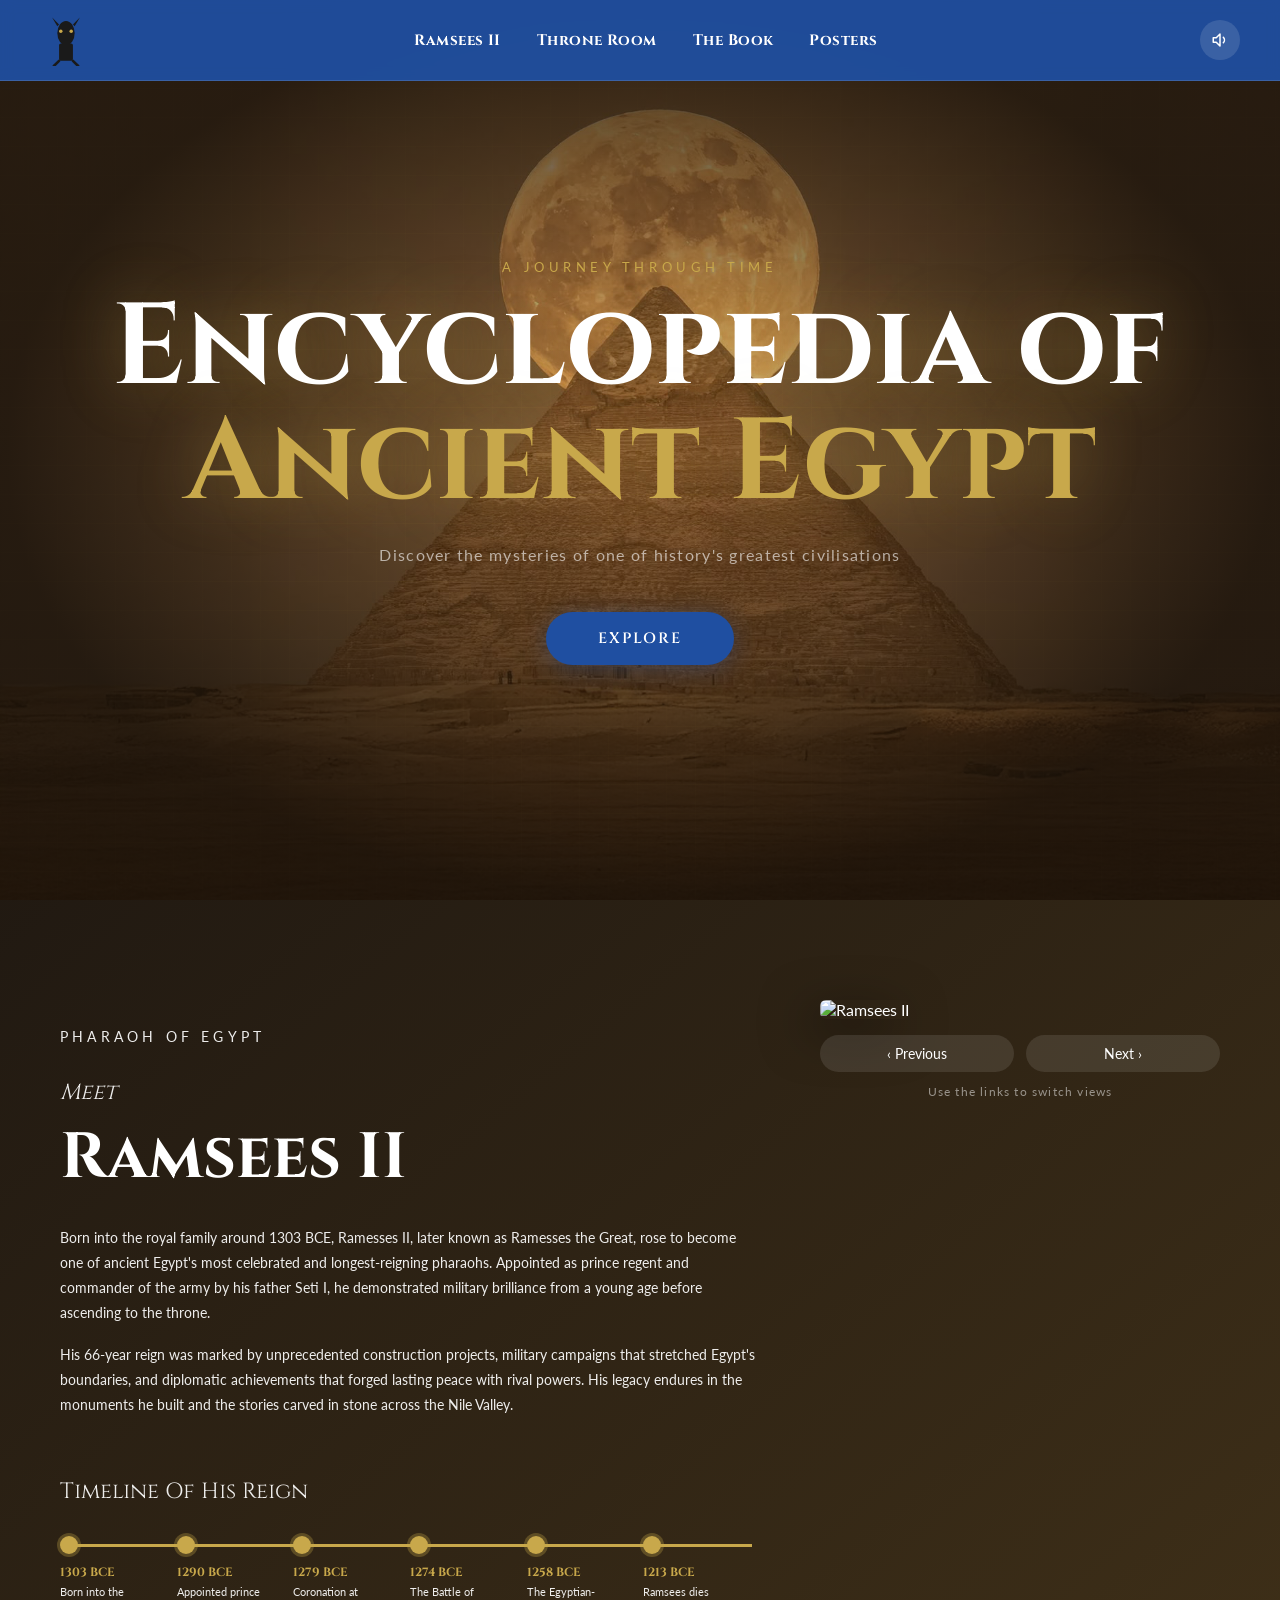
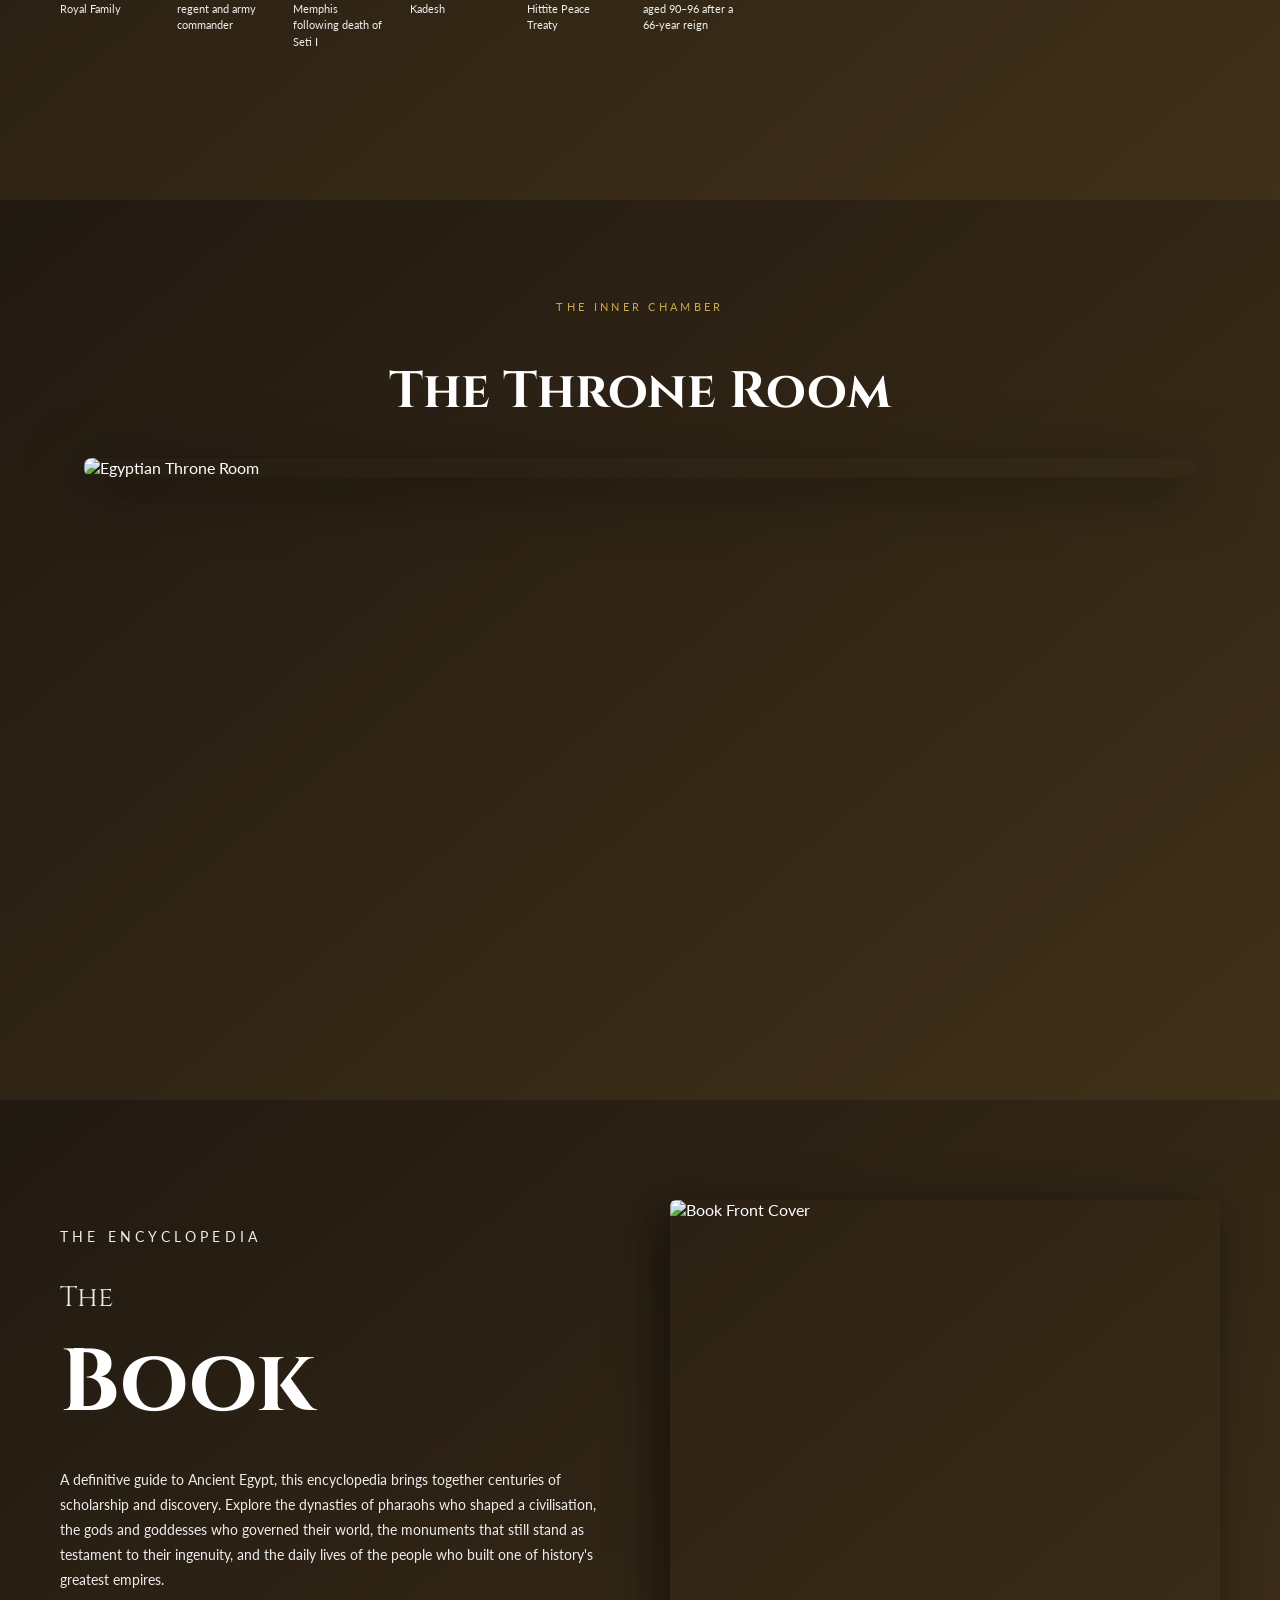
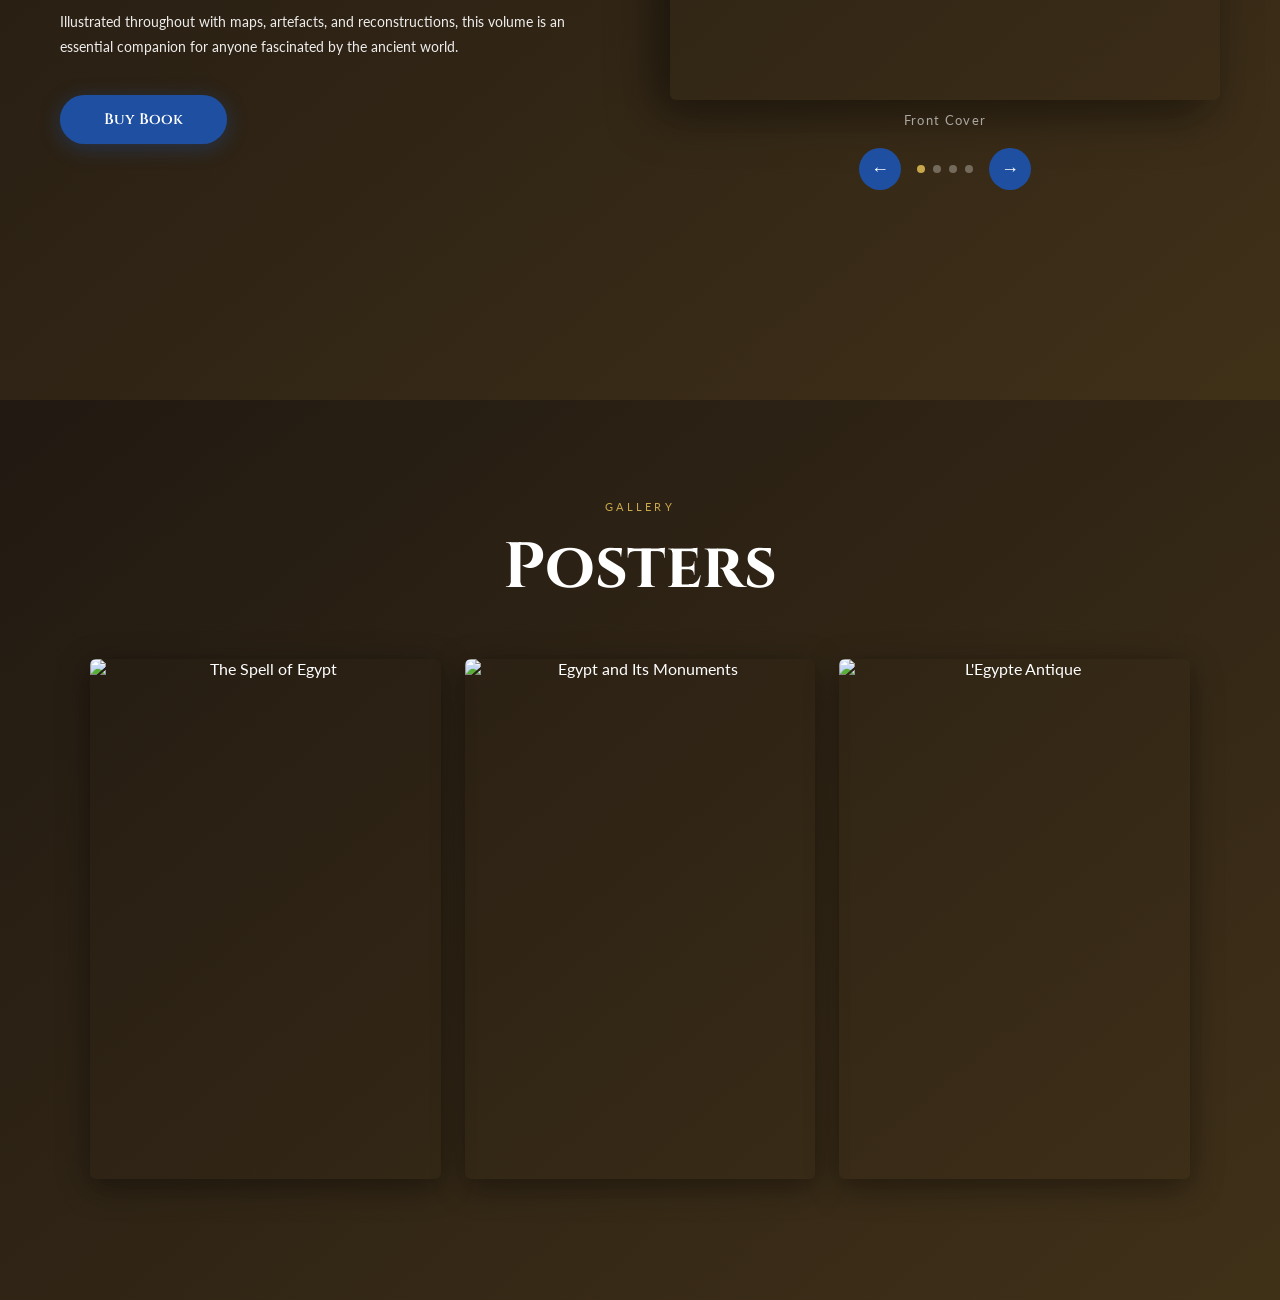
==== index.html @ 9fd30059 "Finished website" ====
<!doctype html>
<html lang="en">
  <head>
    <meta charset="UTF-8" />
    <meta name="viewport" content="width=device-width, initial-scale=1.0" />
    <title>Encyclopedia of Ancient Egypt</title>
    <link rel="stylesheet" href="main.css" />
  </head>
  <body>
    <!-- NAV -->
    <nav>
      <a href="#landing" class="logo" aria-label="Go to home page">
        <!-- Anubis icon SVG -->
        <svg viewBox="0 0 60 60" xmlns="http://www.w3.org/2000/svg" fill="none">
          <ellipse cx="30" cy="22" rx="10" ry="14" fill="#1a1a1a" />
          <polygon points="20,14 14,4 22,12" fill="#1a1a1a" />
          <polygon points="40,14 46,4 38,12" fill="#1a1a1a" />
          <rect x="22" y="34" width="16" height="20" rx="2" fill="#1a1a1a" />
          <line
            x1="22"
            y1="54"
            x2="16"
            y2="60"
            stroke="#1a1a1a"
            stroke-width="3"
            stroke-linecap="round"
          />
          <line
            x1="38"
            y1="54"
            x2="44"
            y2="60"
            stroke="#1a1a1a"
            stroke-width="3"
            stroke-linecap="round"
          />
          <circle cx="24" cy="20" r="2" fill="#c8a84b" />
          <circle cx="36" cy="20" r="2" fill="#c8a84b" />
        </svg>
      </a>
      <ul>
        <li><a href="#ramsees">Ramsees II</a></li>
        <li><a href="#throne">Throne Room</a></li>
        <li><a href="#book">The Book</a></li>
        <li><a href="#posters">Posters</a></li>
      </ul>
      <button class="audio-toggle" id="audioToggle" aria-pressed="false" aria-label="Toggle sound" title="Play sound">
        <svg viewBox="0 0 24 24" xmlns="http://www.w3.org/2000/svg" fill="none" stroke="currentColor" stroke-width="2" stroke-linecap="round" stroke-linejoin="round">
          <polygon points="3 9 7 9 12 4 12 20 7 15 3 15 3 9" />
          <path d="M16.5 8.5a5 5 0 0 1 0 7" />
        </svg>
      </button>
    </nav>

    <audio id="backgroundAudio" loop preload="auto" src="audio/smstudios93-5ancient-egypt-502872.mp3"></audio>

    <!-- FLOATING HIEROGLYPHS -->
    <div class="hiero-symbols" id="hieroContainer"></div>

    <!-- SITE-WIDE PYRAMIDS -->
    <div class="site-pyramids">
      <svg
        viewBox="0 0 1440 220"
        preserveAspectRatio="none"
        xmlns="http://www.w3.org/2000/svg"
      >
        <polygon points="0,220 280,40 560,220" fill="rgba(40,28,8,0.9)" />
        <polygon points="300,220 620,20 940,220" fill="rgba(30,20,5,0.95)" />
        <polygon points="700,220 960,60 1220,220" fill="rgba(35,24,7,0.88)" />
        <polygon
          points="1100,220 1320,80 1540,220"
          fill="rgba(40,28,8,0.85)"
        />
      </svg>
    </div>

    <!-- LANDING -->
    <section id="landing">
      <div class="hieroglyph-bg"></div>
      <div class="sand-gradient"></div>
      <div class="pyramids">
        <svg
          viewBox="0 0 1440 220"
          preserveAspectRatio="none"
          xmlns="http://www.w3.org/2000/svg"
        >
          <polygon points="0,220 280,40 560,220" fill="rgba(40,28,8,0.9)" />
          <polygon points="300,220 620,20 940,220" fill="rgba(30,20,5,0.95)" />
          <polygon points="700,220 960,60 1220,220" fill="rgba(35,24,7,0.88)" />
          <polygon
            points="1100,220 1320,80 1540,220"
            fill="rgba(40,28,8,0.85)"
          />
        </svg>
      </div>
      <div class="landing-content">
        <p class="eyebrow">A Journey Through Time</p>
        <h1>Encyclopedia of<span>Ancient Egypt</span></h1>
        <p>Discover the mysteries of one of history's greatest civilisations</p>
        <a href="#ramsees" class="explore-btn">Explore</a>
      </div>
    </section>

    <!-- RAMSEES II -->
    <section id="ramsees">
      <div class="ramsees-inner">
        <div class="ramsees-text">
          <p class="section-tag">Pharaoh of Egypt</p>
          <p class="meet">Meet</p>
          <h2>Ramsees II</h2>
          <p>
            Born into the royal family around 1303 BCE, Ramesses II, later
            known as Ramesses the Great, rose to become one of ancient Egypt's
            most celebrated and longest-reigning pharaohs. Appointed as prince
            regent and commander of the army by his father Seti I, he
            demonstrated military brilliance from a young age before ascending
            to the throne.
          </p>
          <p style="margin-top: 16px">
            His 66-year reign was marked by unprecedented construction projects,
            military campaigns that stretched Egypt's boundaries, and diplomatic
            achievements that forged lasting peace with rival powers. His legacy
            endures in the monuments he built and the stories carved in stone
            across the Nile Valley.
          </p>

          <div class="timeline">
            <h3>Timeline Of His Reign</h3>
            <div class="timeline-track">
              <div class="timeline-line"></div>
              <div class="tl-item">
                <div class="tl-dot"></div>
                <span class="tl-year">1303 BCE</span>
                <p class="tl-event">Born into the Royal Family</p>
              </div>
              <div class="tl-item">
                <div class="tl-dot"></div>
                <span class="tl-year">1290 BCE</span>
                <p class="tl-event">
                  Appointed prince regent and army commander
                </p>
              </div>
              <div class="tl-item">
                <div class="tl-dot"></div>
                <span class="tl-year">1279 BCE</span>
                <p class="tl-event">
                  Coronation at Memphis following death of Seti I
                </p>
              </div>
              <div class="tl-item">
                <div class="tl-dot"></div>
                <span class="tl-year">1274 BCE</span>
                <p class="tl-event">The Battle of Kadesh</p>
              </div>
              <div class="tl-item">
                <div class="tl-dot"></div>
                <span class="tl-year">1258 BCE</span>
                <p class="tl-event">The Egyptian-Hittite Peace Treaty</p>
              </div>
              <div class="tl-item">
                <div class="tl-dot"></div>
                <span class="tl-year">1213 BCE</span>
                <p class="tl-event">
                  Ramsees dies aged 90–96 after a 66-year reign
                </p>
              </div>
            </div>
          </div>
        </div>

        <div class="ramsees-img-wrap">
          <img id="ramseesImg" src="img/fRONT VIEW-01.png" alt="Ramsees II" />
          <div class="ramsees-img-nav">
            <a
              href="#ramsees"
              class="img-link prev"
              onclick="prevRamseesImg(event)"
              >‹ Previous</a
            >
            <a
              href="#ramsees"
              class="img-link next"
              onclick="nextRamseesImg(event)"
              >Next ›</a
            >
          </div>
          <p class="img-hint">Use the links to switch views</p>
        </div>
      </div>

      
      </div>
    </section>

    <!-- THRONE ROOM -->
    <section id="throne">
      <div class="throne-inner">
        <p class="section-tag">The Inner Chamber</p>
        <h2>The Throne Room</h2>
        <img
          class="throne-img"
          src="img/Throne room-01.png"
          alt="Egyptian Throne Room"
          onclick="openThroneModal()"
          style="cursor: pointer;"
        />
      </div>
    </section>

    <!-- THE BOOK -->
    <section id="book">
      <div class="book-inner">
        <div class="book-text">
          <p class="section-tag">The Encyclopedia</p>
          <p class="the">The</p>
          <h2>Book</h2>
          <p>
            A definitive guide to Ancient Egypt, this encyclopedia brings
            together centuries of scholarship and discovery. Explore the
            dynasties of pharaohs who shaped a civilisation, the gods and
            goddesses who governed their world, the monuments that still stand
            as testament to their ingenuity, and the daily lives of the people
            who built one of history's greatest empires.
          </p>
          <p style="margin-top: 16px">
            Illustrated throughout with maps, artefacts, and reconstructions,
            this volume is an essential companion for anyone fascinated by the
            ancient world.
          </p>
          <button class="buy-btn">Buy Book</button>
        </div>
        <div class="book-slideshow">
          <div class="slide active">
            <img src="img/book angle 1.png" alt="Book Front Cover" />
            <p class="slide-caption">Front Cover</p>
          </div>
          <div class="slide">
            <img src="img/book angle 2.jpg" alt="Book Spine" />
            <p class="slide-caption">Spine View</p>
          </div>
          <div class="slide">
            <img src="img/book angle 3.jpg" alt="Book Back Cover" />
            <p class="slide-caption">Back Cover</p>
          </div>
          <div class="slide">
            <img src="img/book angle 4.jpg" alt="Book Open" />
            <p class="slide-caption">Open View</p>
          </div>
          <div class="slide-controls">
            <button class="slide-btn" onclick="prevSlide()">&#8592;</button>
            <div class="slide-dots">
              <div class="sdot active" onclick="goSlide(0)"></div>
              <div class="sdot" onclick="goSlide(1)"></div>
              <div class="sdot" onclick="goSlide(2)"></div>
              <div class="sdot" onclick="goSlide(3)"></div>
            </div>
            <button class="slide-btn" onclick="nextSlide()">&#8594;</button>
          </div>
        </div>
      </div>
    </section>

    <!-- POSTERS -->
    <section id="posters">
      <div class="posters-inner">
        <p class="section-tag">Gallery</p>
        <h2>Posters</h2>
        <div class="triptych">
          <div class="poster-card" onclick="openPoster(0)">
            <img src="img/poster 1.jpg" alt="The Spell of Egypt" />
          </div>
          <div class="poster-card" onclick="openPoster(1)">
            <img src="img/poster 2.jpg" alt="Egypt and Its Monuments" />
          </div>
          <div class="poster-card" onclick="openPoster(2)">
            <img src="img/poster 3.jpg" alt="L'Egypte Antique" />
          </div>
        </div>
      </div>
    </section>

    <!-- POSTER DETAIL OVERLAY -->
    <div id="poster-detail">
      <img id="poster-detail-img" src="img/poster 1.jpg" alt="Poster" />
      <button class="back-btn" onclick="closePoster()">
        ← Back to Posters
      </button>
    </div>

    <!-- THRONE DETAIL OVERLAY -->
    <div id="throne-detail">
      <img id="throne-detail-img" src="img/Throne room-01.png" alt="Throne Room enlarged" />
      <button class="back-btn" onclick="closeThroneModal()">
        ← Back to Throne Room
      </button>
    </div>

    <script src="main.js"></script>
  </body>
</html>
---- main.css ----
@import url("https://fonts.googleapis.com/css2?family=Cinzel:wght@400;600;700&family=Lato:wght@300;400;700&display=swap");

* {
  margin: 0;
  padding: 0;
  box-sizing: border-box;
}

:root {
  --lavender: #b8bdd4;
  --bg: #c2c6d8;
  --gold: #c8a84b;
  --dark-gold: #a07820;
  --white: #ffffff;
  --orange: #d4642a;
  --blue: #1f4fa1;
  --blue-dark: #15356d;
  --blue-light: #6ea0ff;
  --dark: #1a1a1a;
  --text-light: rgba(255, 255, 255, 0.92);
}

html {
  scroll-behavior: smooth;
}

body {
  font-family: "Lato", sans-serif;
  background: var(--bg);
  color: var(--white);
  overflow-x: hidden;
}

/* ── NAV ── */
nav {
  position: fixed;
  top: 0;
  left: 0;
  right: 0;
  z-index: 1000;
  display: flex;
  align-items: center;
  justify-content: space-between;
  padding: 14px 40px;
  background: rgba(31, 79, 161, 0.94);
  border-bottom: 1px solid rgba(255, 255, 255, 0.12);
  backdrop-filter: blur(8px);
}
nav .logo {
  width: 52px;
  height: 52px;
  display: flex;
  align-items: center;
  justify-content: center;
}
nav .logo svg {
  width: 100%;
  height: 100%;
}
nav ul {
  list-style: none;
  display: flex;
  gap: 36px;
}
nav .audio-toggle {
  width: 40px;
  height: 40px;
  display: inline-flex;
  align-items: center;
  justify-content: center;
  border: none;
  border-radius: 50%;
  background: rgba(255, 255, 255, 0.12);
  color: #fff;
  cursor: pointer;
  transition:
    background 0.2s,
    transform 0.2s,
    color 0.2s;
}
nav .audio-toggle:hover {
  background: rgba(255, 255, 255, 0.2);
  transform: scale(1.05);
}
nav .audio-toggle.active {
  background: rgba(255, 255, 255, 0.25);
}
nav .audio-toggle svg {
  width: 18px;
  height: 18px;
}
nav ul li a {
  text-decoration: none;
  color: var(--white);
  font-family: "Cinzel", serif;
  font-weight: 700;
  font-size: 15px;
  letter-spacing: 0.03em;
  transition: color 0.2s;
}
nav ul li a:hover {
  color: var(--blue-light);
}

/* ── SECTIONS ── */
section {
  min-height: 100vh;
  padding: 100px 60px 60px;
  position: relative;
  z-index: 1;
}

section.reveal {
  opacity: 0;
  transform: translateY(40px);
  transition:
    opacity 0.8s ease,
    transform 0.8s ease;
  will-change: opacity, transform;
}

section.reveal.visible {
  opacity: 1;
  transform: translateY(0);
}

/* ── LANDING ── */
#landing {
  padding: 0;
  overflow: hidden;
  display: flex;
  align-items: center;
  justify-content: center;
  background: url("Img/pyramid.png") center/cover no-repeat;
  background-color: #1a1209;
}

.hieroglyph-bg {
  position: absolute;
  inset: 0;
  background-image:
    repeating-linear-gradient(
      0deg,
      transparent,
      transparent 28px,
      rgba(200, 168, 75, 0.07) 28px,
      rgba(200, 168, 75, 0.07) 29px
    ),
    repeating-linear-gradient(
      90deg,
      transparent,
      transparent 28px,
      rgba(200, 168, 75, 0.04) 28px,
      rgba(200, 168, 75, 0.04) 29px
    );
  animation: shimmer 8s ease-in-out infinite;
}

@keyframes shimmer {
  0%,
  100% {
    opacity: 0.6;
  }
  50% {
    opacity: 1;
  }
}

.sand-gradient {
  position: absolute;
  inset: 0;
  background: radial-gradient(
    ellipse at center,
    rgba(184, 130, 40, 0.18) 0%,
    rgba(26, 18, 9, 0.85) 70%
  );
}

/* Animated hieroglyph symbols */
.hiero-symbols {
  position: fixed;
  inset: 0;
  overflow: hidden;
  pointer-events: none;
  z-index: 1;
}
.hiero-sym {
  position: absolute;
  color: rgba(200, 168, 75, 0.15);
  font-size: 28px;
  animation: floatSym linear infinite;
  user-select: none;
}
@keyframes floatSym {
  0% {
    transform: translateY(110vh) rotate(0deg);
    opacity: 0;
  }
  10% {
    opacity: 1;
  }
  90% {
    opacity: 0.5;
  }
  100% {
    transform: translateY(-10vh) rotate(360deg);
    opacity: 0;
  }
}

.landing-content {
  position: relative;
  z-index: 10;
  text-align: center;
}
.landing-content .eyebrow {
  font-family: "Lato", sans-serif;
  font-size: 13px;
  letter-spacing: 0.35em;
  text-transform: uppercase;
  color: var(--gold);
  margin-bottom: 16px;
  opacity: 0;
  animation: fadeUp 1s 0.3s forwards;
}
.landing-content h1 {
  font-family: "Cinzel", serif;
  font-size: clamp(52px, 9vw, 120px);
  font-weight: 700;
  line-height: 1;
  color: #fff;
  text-shadow: 0 0 60px rgba(200, 168, 75, 0.4);
  opacity: 0;
  animation: fadeUp 1s 0.6s forwards;
}
.landing-content h1 span {
  color: var(--gold);
  display: block;
}
.landing-content p {
  margin-top: 24px;
  color: rgba(255, 255, 255, 0.6);
  font-size: 16px;
  letter-spacing: 0.08em;
  opacity: 0;
  animation: fadeUp 1s 0.9s forwards;
}

@keyframes fadeUp {
  from {
    opacity: 0;
    transform: translateY(30px);
  }
  to {
    opacity: 1;
    transform: translateY(0);
  }
}

.explore-btn {
  display: inline-block;
  margin-top: 48px;
  padding: 16px 52px;
  background: var(--blue);
  color: #fff;
  font-family: "Cinzel", serif;
  font-weight: 600;
  font-size: 15px;
  letter-spacing: 0.12em;
  text-transform: uppercase;
  text-decoration: none;
  border-radius: 50px;
  border: none;
  cursor: pointer;
  transition:
    background 0.3s,
    transform 0.2s,
    box-shadow 0.3s;
  box-shadow: 0 4px 24px rgba(31, 79, 161, 0.35);
  opacity: 0;
  animation: fadeUp 1s 1.2s forwards;
}
.explore-btn:hover {
  background: var(--blue-dark);
  transform: translateY(-2px);
  box-shadow: 0 8px 32px rgba(31, 79, 161, 0.5);
}

/* Pyramids silhouette */
.site-pyramids,
.pyramids {
  position: absolute;
  bottom: 0;
  left: 0;
  right: 0;
  height: 220px;
  overflow: hidden;
  pointer-events: none;
}
.site-pyramids {
  position: fixed;
  z-index: 0;
  opacity: 0.95;
}
#landing .pyramids {
  display: none;
}
.pyramids svg,
.site-pyramids svg {
  width: 100%;
  height: 100%;
}

/* ── HOME ── */
#home {
  background: linear-gradient(
    140deg,
    rgba(26, 18, 9, 0.96),
    rgba(58, 42, 16, 0.96)
  );
  display: flex;
  flex-direction: column;
  justify-content: center;
  min-height: 100vh;
}
.home-inner {
  display: flex;
  align-items: center;
  justify-content: center;
  gap: 60px;
  max-width: 1300px;
  margin: 0 auto;
}
.home-text {
  flex: 1;
}
.home-text .small-title {
  font-family: "Cinzel", serif;
  font-size: 20px;
  font-weight: 400;
  color: var(--text-light);
  line-height: 1.2;
}
.home-text h2 {
  font-family: "Cinzel", serif;
  font-size: clamp(40px, 5vw, 72px);
  font-weight: 700;
  color: var(--white);
  line-height: 1.1;
  margin-top: 4px;
}
.home-text p {
  margin-top: 28px;
  font-size: 14.5px;
  line-height: 1.75;
  color: var(--text-light);
  max-width: 520px;
}
.home-visuals {
  flex: 1;
  display: flex;
  gap: 24px;
  align-items: flex-end;
  justify-content: flex-end;
}
.home-book {
  width: 160px;
  height: 220px;
  object-fit: cover;
  border-radius: 4px;
  box-shadow: -8px 8px 32px rgba(0, 0, 0, 0.4);
  align-self: center;
}
.home-pharaoh {
  width: 340px;
  height: 480px;
  object-fit: cover;
  border-radius: 6px;
  box-shadow: -12px 12px 48px rgba(0, 0, 0, 0.5);
}

/* ── RAMSEES ── */
#ramsees {
  background: linear-gradient(
    140deg,
    rgba(26, 18, 9, 0.96),
    rgba(58, 42, 16, 0.96)
  );
  min-height: 100vh;
}
.ramsees-inner {
  display: flex;
  gap: 60px;
  align-items: flex-start;
  justify-content: center;
  max-width: 1300px;
  margin: 0 auto;
}
.ramsees-text {
  flex: 1;
}
.ramsees-text .meet {
  font-family: "Cinzel", serif;
  font-size: 22px;
  font-weight: 400;
  font-style: italic;
  color: var(--text-light);
}
.ramsees-text h2 {
  font-family: "Cinzel", serif;
  font-size: clamp(40px, 5vw, 68px);
  font-weight: 700;
  color: var(--white);
  margin-top: 2px;
}
.ramsees-text p {
  margin-top: 24px;
  font-size: 14px;
  line-height: 1.8;
  color: var(--text-light);
}

/* Timeline */
.timeline {
  margin-top: 60px;
}
.timeline h3 {
  font-family: "Cinzel", serif;
  font-size: 22px;
  font-weight: 400;
  color: var(--text-light);
  margin-bottom: 30px;
}
.timeline-track {
  position: relative;
  display: flex;
  gap: 0;
  align-items: flex-start;
}
.timeline-line {
  position: absolute;
  top: 8px;
  left: 8px;
  right: 8px;
  height: 3px;
  background: var(--gold);
  z-index: 0;
}
.tl-item {
  flex: 1;
  position: relative;
  z-index: 1;
  padding-top: 28px;
}
.tl-dot {
  width: 18px;
  height: 18px;
  background: var(--gold);
  border-radius: 50%;
  margin-bottom: 10px;
  position: absolute;
  top: 0;
  left: 0;
  box-shadow: 0 0 0 3px rgba(200, 168, 75, 0.3);
}
.tl-item .tl-year {
  font-family: "Cinzel", serif;
  font-size: 12px;
  font-weight: 700;
  color: var(--gold);
  display: block;
}
.tl-item .tl-event {
  font-size: 11px;
  color: var(--text-light);
  line-height: 1.5;
  margin-top: 4px;
  max-width: 90px;
}

/* Ramsees image cycler */
.ramsees-img-wrap {
  flex: 0 0 400px;
  position: sticky;
  top: 100px;
}
.ramsees-img-nav {
  display: flex;
  justify-content: space-between;
  gap: 12px;
  margin-top: 16px;
}
.img-link {
  display: inline-flex;
  align-items: center;
  justify-content: center;
  width: 50%;
  padding: 10px 18px;
  background: rgba(255, 255, 255, 0.1);
  color: var(--white);
  border-radius: 999px;
  text-decoration: none;
  font-size: 0.9rem;
  transition: background 0.25s ease;
}
.img-link:hover {
  background: rgba(255, 255, 255, 0.2);
}
.ramsees-img-wrap img {
  width: 100%;
  height: 560px;
  object-fit: cover;
  border-radius: 6px;
  box-shadow: -12px 12px 48px rgba(0, 0, 0, 0.5);
  transition: opacity 0.5s ease;
}
.img-hint {
  text-align: center;
  margin-top: 12px;
  font-size: 12px;
  color: rgba(255, 255, 255, 0.5);
  letter-spacing: 0.1em;
}

/* ── THRONE ROOM ── */
#throne {
  background: linear-gradient(
    140deg,
    rgba(26, 18, 9, 0.96),
    rgba(58, 42, 16, 0.96)
  );
  min-height: 100vh;
}
.throne-inner {
  max-width: 1200px;
  margin: 0 auto;
  display: flex;
  flex-direction: column;
  align-items: center;
  justify-content: center;
  gap: 32px;
  padding: 0 24px;
}
.throne-inner h2 {
  font-family: "Cinzel", serif;
  font-size: clamp(36px, 4vw, 58px);
  font-weight: 700;
  color: var(--white);
  margin-bottom: 0;
  text-align: center;
}
.throne-img {
  width: 100%;
  border-radius: 8px;
  box-shadow: 0 12px 60px rgba(0, 0, 0, 0.5);
  display: block;
}

/* ── BOOK ── */
#book {
  background: linear-gradient(
    140deg,
    rgba(26, 18, 9, 0.96),
    rgba(58, 42, 16, 0.96)
  );
  min-height: 100vh;
}
.book-inner {
  display: flex;
  gap: 60px;
  align-items: flex-start;
  justify-content: center;
  max-width: 1300px;
  margin: 0 auto;
}
.book-text {
  flex: 1;
}
.book-text .the {
  font-family: "Cinzel", serif;
  font-size: 28px;
  font-weight: 400;
  color: var(--text-light);
}
.book-text h2 {
  font-family: "Cinzel", serif;
  font-size: clamp(52px, 7vw, 88px);
  font-weight: 700;
  color: var(--white);
}
.book-text p {
  margin-top: 24px;
  font-size: 14px;
  line-height: 1.8;
  color: var(--text-light);
}
.buy-btn {
  display: inline-block;
  margin-top: 36px;
  padding: 14px 44px;
  background: var(--blue);
  color: #fff;
  font-family: "Cinzel", serif;
  font-weight: 600;
  font-size: 15px;
  border-radius: 50px;
  text-decoration: none;
  cursor: pointer;
  border: none;
  transition:
    background 0.2s,
    transform 0.2s;
  box-shadow: 0 4px 20px rgba(31, 79, 161, 0.4);
}
.buy-btn:hover {
  background: var(--blue-dark);
  transform: translateY(-2px);
}

/* Book slideshow */
.book-slideshow {
  flex: 1;
  position: relative;
}
.slide {
  display: none;
}
.slide.active {
  display: block;
}
.slide img {
  width: 100%;
  height: 500px;
  object-fit: cover;
  border-radius: 6px;
  box-shadow: -12px 12px 48px rgba(0, 0, 0, 0.5);
  display: block;
}
.slide-caption {
  text-align: center;
  margin-top: 12px;
  font-size: 13px;
  letter-spacing: 0.1em;
  color: rgba(255, 255, 255, 0.6);
}
.slide-controls {
  display: flex;
  align-items: center;
  justify-content: center;
  gap: 16px;
  margin-top: 20px;
}
.slide-btn {
  background: var(--blue);
  color: #fff;
  border: none;
  width: 42px;
  height: 42px;
  border-radius: 50%;
  font-size: 18px;
  cursor: pointer;
  display: flex;
  align-items: center;
  justify-content: center;
  transition:
    background 0.2s,
    transform 0.2s;
  font-weight: 700;
}
.slide-btn:hover {
  background: var(--blue-dark);
  transform: scale(1.1);
}
.slide-counter {
  font-family: "Cinzel", serif;
  font-size: 14px;
  color: rgba(255, 255, 255, 0.6);
}
.slide-dots {
  display: flex;
  gap: 8px;
  align-items: center;
}
.sdot {
  width: 8px;
  height: 8px;
  border-radius: 50%;
  background: rgba(255, 255, 255, 0.3);
  cursor: pointer;
  transition: background 0.2s;
}
.sdot.active {
  background: var(--gold);
}

/* ── POSTERS ── */
#posters {
  background: linear-gradient(
    140deg,
    rgba(26, 18, 9, 0.96),
    rgba(58, 42, 16, 0.96)
  );
  min-height: 100vh;
}
.posters-inner {
  max-width: 1300px;
  margin: 0 auto;
  padding: 0 24px;
  text-align: center;
  display: flex;
  flex-direction: column;
  align-items: center;
  justify-content: center;
}
.posters-inner h2 {
  font-family: "Cinzel", serif;
  font-size: clamp(36px, 5vw, 68px);
  font-weight: 700;
  color: var(--white);
  margin-bottom: 48px;
}
.triptych {
  display: grid;
  grid-template-columns: repeat(3, minmax(0, 1fr));
  gap: 24px;
  width: 100%;
  max-width: 1100px;
  margin: 0 auto;
}
.poster-card {
  cursor: pointer;
  overflow: hidden;
  border-radius: 6px;
  box-shadow: 0 8px 32px rgba(0, 0, 0, 0.4);
  transition:
    transform 0.3s,
    box-shadow 0.3s;
}
.poster-card:hover {
  transform: translateY(-6px) scale(1.02);
  box-shadow: 0 16px 48px rgba(0, 0, 0, 0.55);
}
.poster-card img {
  width: 100%;
  height: 520px;
  object-fit: cover;
  display: block;
  transition: transform 0.4s;
}
.poster-card:hover img {
  transform: scale(1.04);
}

/* ── POSTER DETAIL ── */
#poster-detail {
  display: none;
  position: fixed;
  inset: 0;
  z-index: 2000;
  background: rgba(0, 0, 0, 0.92);
  align-items: center;
  justify-content: center;
  flex-direction: column;
  gap: 24px;
}
#poster-detail.open {
  display: flex;
}
#poster-detail img,
#throne-detail img {
  max-height: 80vh;
  max-width: 90vw;
  object-fit: contain;
  border-radius: 4px;
  box-shadow: 0 12px 60px rgba(0, 0, 0, 0.8);
}
#throne-detail {
  display: none;
  position: fixed;
  inset: 0;
  z-index: 2100;
  background: rgba(0, 0, 0, 0.92);
  align-items: center;
  justify-content: center;
  flex-direction: column;
  gap: 24px;
}
#throne-detail.open {
  display: flex;
}
.back-btn {
  padding: 12px 36px;
  background: var(--gold);
  color: var(--dark);
  font-family: "Cinzel", serif;
  font-weight: 700;
  font-size: 14px;
  border: none;
  border-radius: 50px;
  cursor: pointer;
  transition:
    background 0.2s,
    transform 0.2s;
}
.back-btn:hover {
  background: var(--dark-gold);
  transform: translateY(-2px);
}

/* Section heading divider */
.section-tag {
  font-size: 11px;
  letter-spacing: 0.3em;
  text-transform: uppercase;
  color: var(--gold);
  margin-bottom: 12px;
  font-family: "Lato", sans-serif;
}
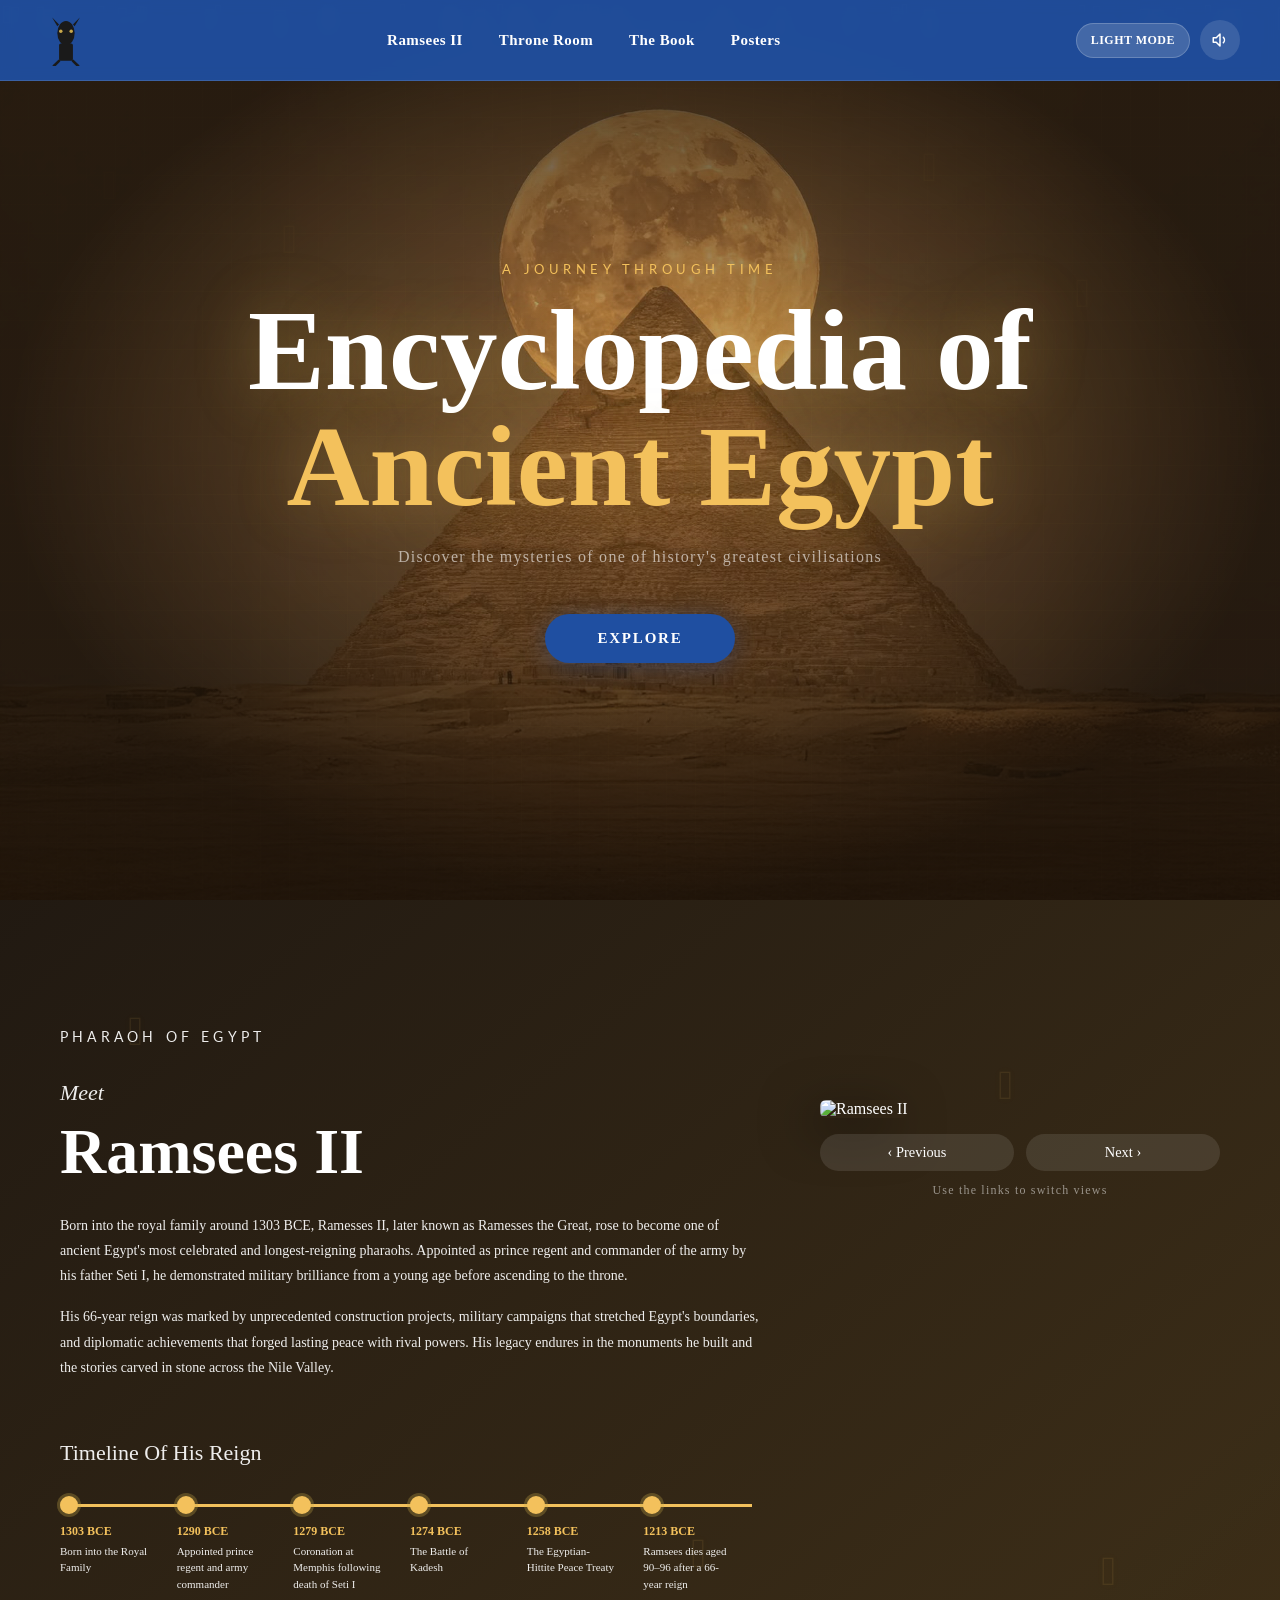
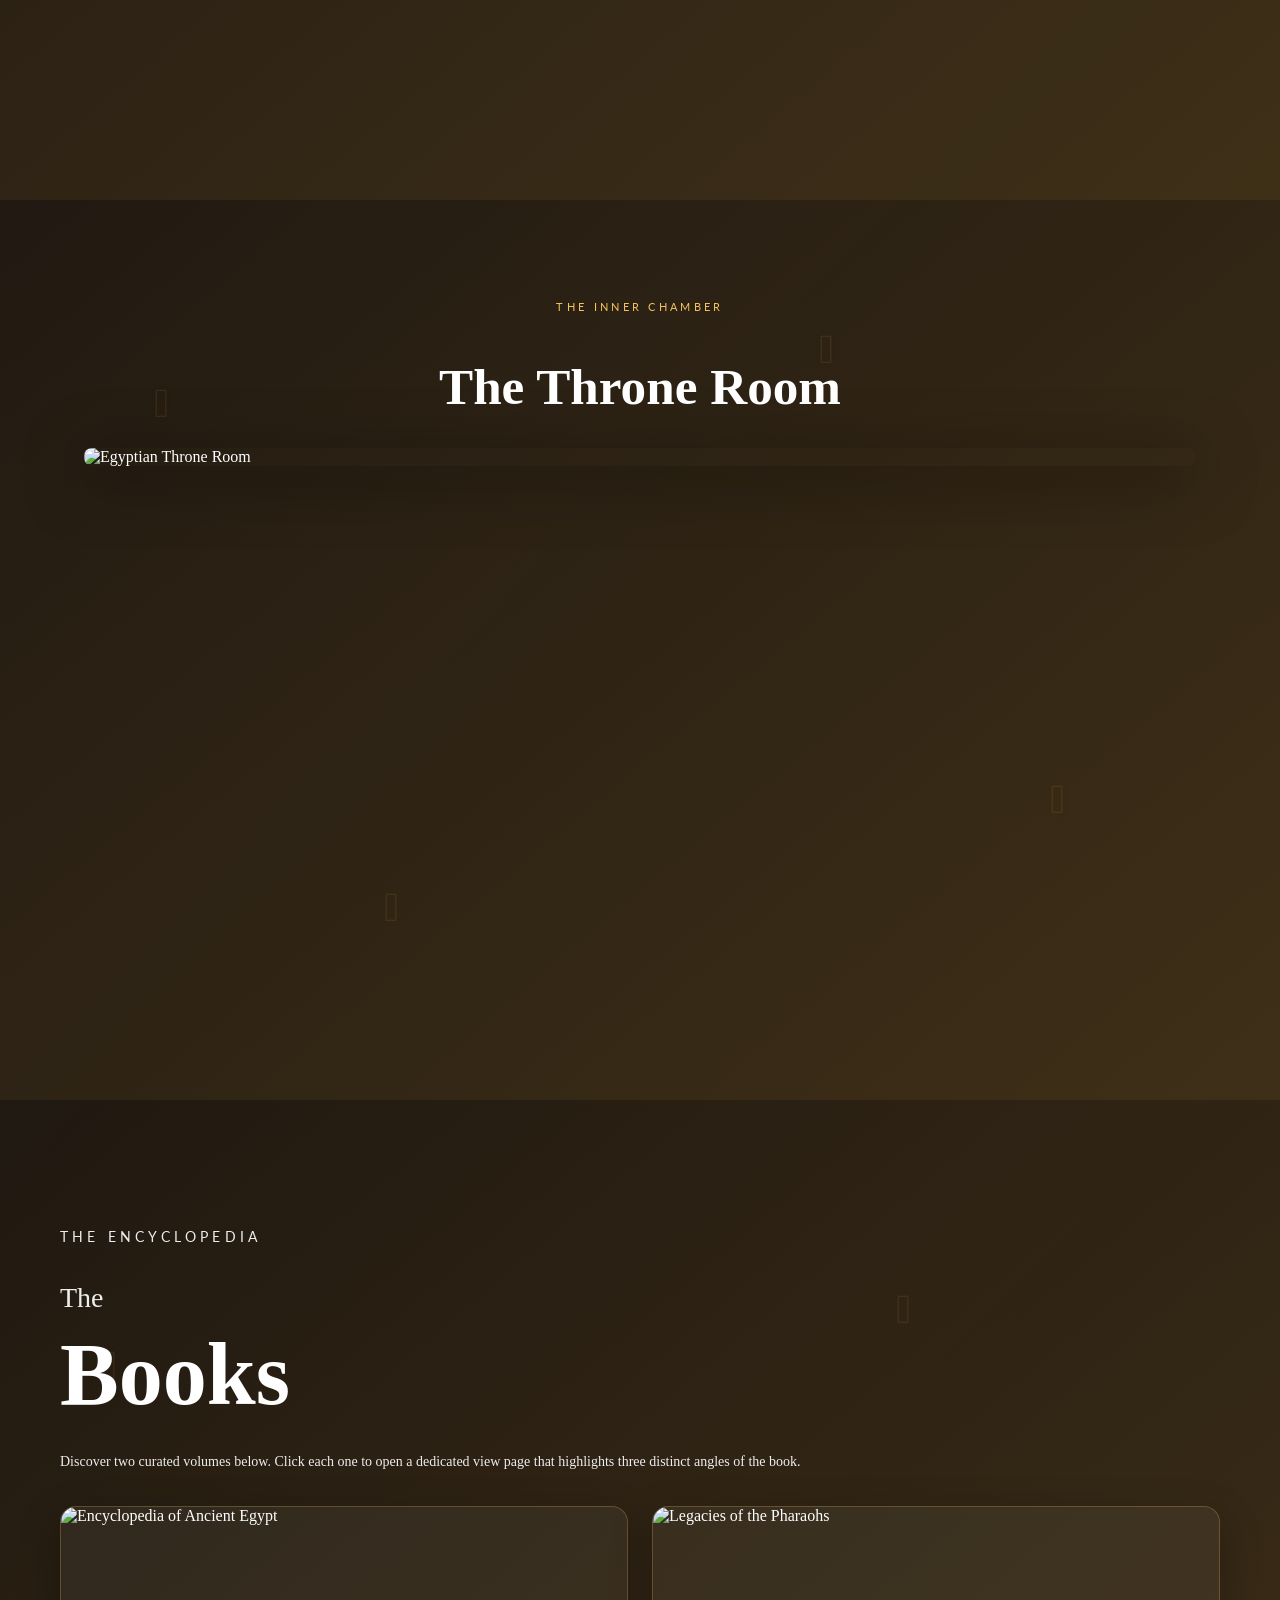
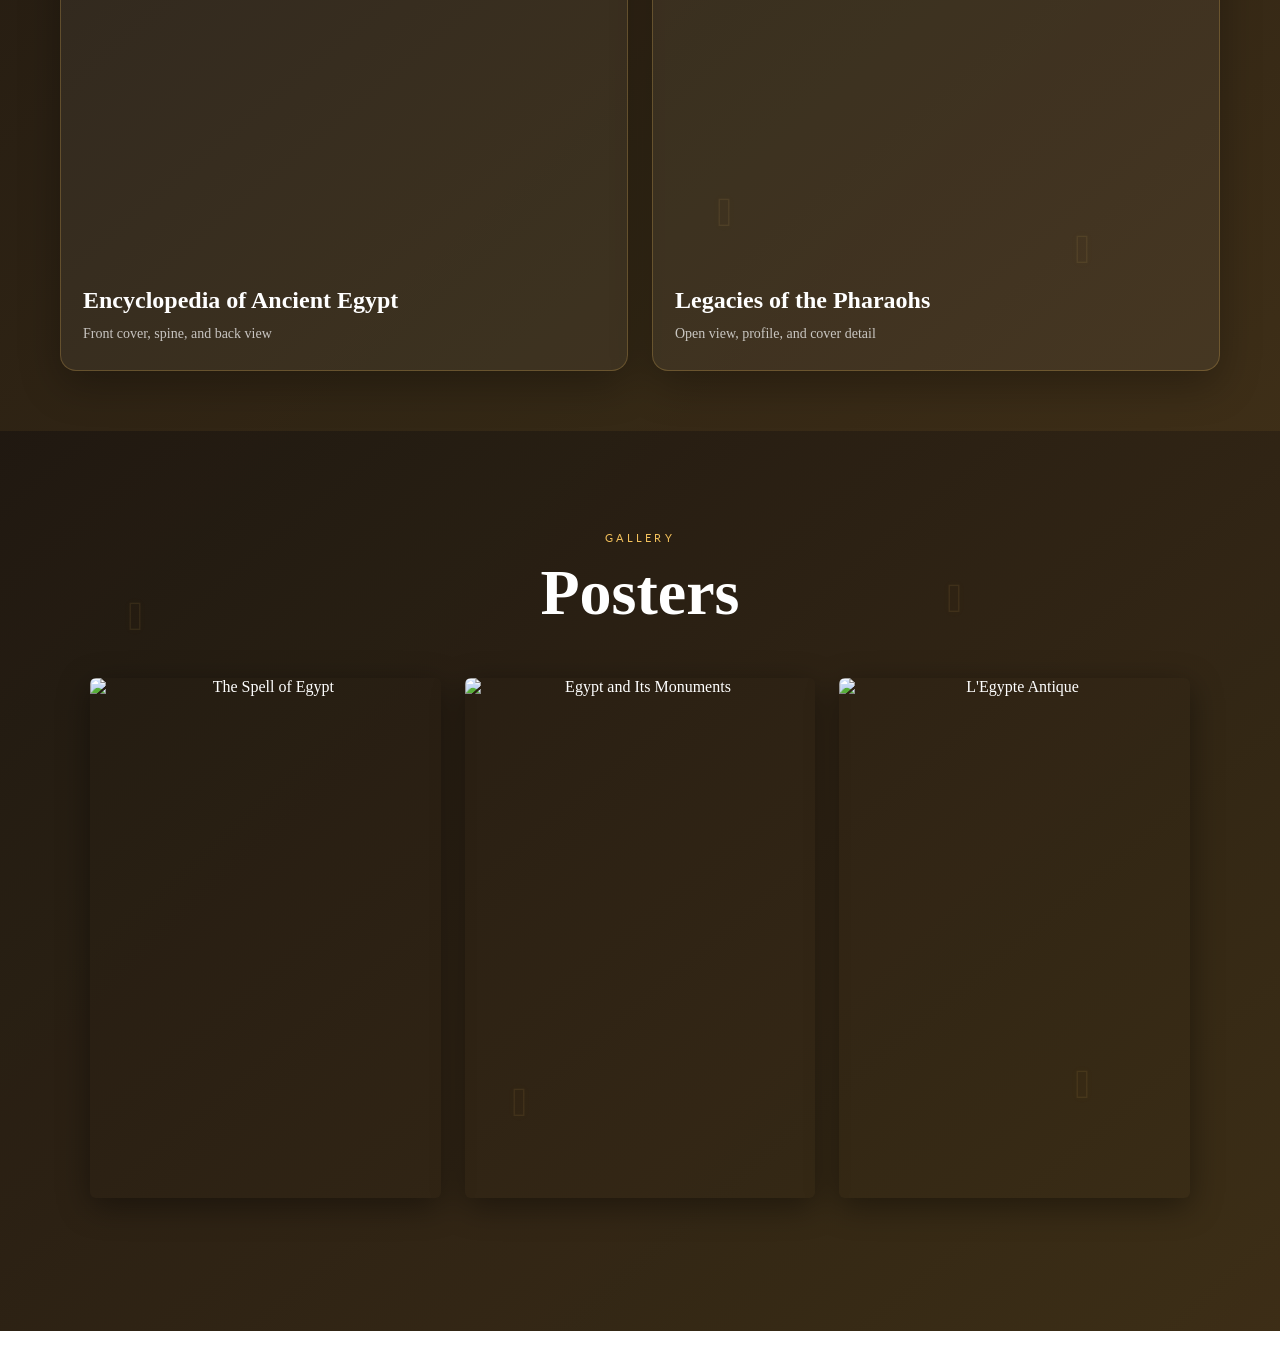
==== commit ef4a3a5f: "added light mode and floating hieroglyphs" ====
--- a/index.html
+++ b/index.html
@@ -3,7 +3,7 @@
   <head>
     <meta charset="UTF-8" />
     <meta name="viewport" content="width=device-width, initial-scale=1.0" />
-    <title>Encyclopedia of Ancient Egypt</title>
+  <title>Encyclopedia of ANCIENT EGYPT</title>
     <link rel="stylesheet" href="main.css" />
   </head>
   <body>
@@ -44,15 +44,18 @@
         <li><a href="#book">The Book</a></li>
         <li><a href="#posters">Posters</a></li>
       </ul>
-      <button class="audio-toggle" id="audioToggle" aria-pressed="false" aria-label="Toggle sound" title="Play sound">
-        <svg viewBox="0 0 24 24" xmlns="http://www.w3.org/2000/svg" fill="none" stroke="currentColor" stroke-width="2" stroke-linecap="round" stroke-linejoin="round">
-          <polygon points="3 9 7 9 12 4 12 20 7 15 3 15 3 9" />
-          <path d="M16.5 8.5a5 5 0 0 1 0 7" />
-        </svg>
-      </button>
+      <div class="nav-actions">
+        <button class="theme-toggle" id="themeToggle" type="button" aria-pressed="false" aria-label="Switch to light mode">Light Mode</button>
+        <button class="audio-toggle" id="audioToggle" aria-pressed="false" aria-label="Toggle sound" title="Play sound">
+          <svg viewBox="0 0 24 24" xmlns="http://www.w3.org/2000/svg" fill="none" stroke="currentColor" stroke-width="2" stroke-linecap="round" stroke-linejoin="round">
+            <polygon points="3 9 7 9 12 4 12 20 7 15 3 15 3 9" />
+            <path d="M16.5 8.5a5 5 0 0 1 0 7" />
+          </svg>
+        </button>
+      </div>
     </nav>
 
-    <audio id="backgroundAudio" loop preload="auto" src="audio/smstudios93-5ancient-egypt-502872.mp3"></audio>
+    <audio id="backgroundAudio" loop preload="auto" src="audio/house_of_the_dragon_11. The Power of Prophecy_1.mp3"></audio>
 
     <!-- FLOATING HIEROGLYPHS -->
     <div class="hiero-symbols" id="hieroContainer"></div>
@@ -76,6 +79,12 @@
 
     <!-- LANDING -->
     <section id="landing">
+      <div class="section-hiero" aria-hidden="true">
+        <span style="left: 8%; top: 18%; animation-delay: 0s;">𓂋</span>
+        <span style="left: 22%; top: 24%; animation-delay: 2s;">𓆣</span>
+        <span style="left: 72%; top: 16%; animation-delay: 4s;">𓏏</span>
+        <span style="left: 84%; top: 30%; animation-delay: 6s;">𓅓</span>
+      </div>
       <div class="hieroglyph-bg"></div>
       <div class="sand-gradient"></div>
       <div class="pyramids">
@@ -103,6 +112,12 @@
 
     <!-- RAMSEES II -->
     <section id="ramsees">
+      <div class="section-hiero" aria-hidden="true">
+        <span style="left: 10%; top: 12%; animation-delay: 1s;">𓄿</span>
+        <span style="left: 78%; top: 18%; animation-delay: 3s;">𓂋</span>
+        <span style="left: 54%; top: 70%; animation-delay: 5s;">𓆣</span>
+        <span style="left: 86%; top: 72%; animation-delay: 7s;">𓏏</span>
+      </div>
       <div class="ramsees-inner">
         <div class="ramsees-text">
           <p class="section-tag">Pharaoh of Egypt</p>
@@ -194,6 +209,12 @@
 
     <!-- THRONE ROOM -->
     <section id="throne">
+      <div class="section-hiero" aria-hidden="true">
+        <span style="left: 12%; top: 20%; animation-delay: 0.5s;">𓍯</span>
+        <span style="left: 64%; top: 14%; animation-delay: 2.5s;">𓆎</span>
+        <span style="left: 82%; top: 64%; animation-delay: 4.5s;">𓂋</span>
+        <span style="left: 30%; top: 76%; animation-delay: 6s;">𓏏</span>
+      </div>
       <div class="throne-inner">
         <p class="section-tag">The Inner Chamber</p>
         <h2>The Throne Room</h2>
@@ -209,59 +230,49 @@
 
     <!-- THE BOOK -->
     <section id="book">
+      <div class="section-hiero" aria-hidden="true">
+        <span style="left: 8%; top: 26%; animation-delay: 1.2s;">𓃭</span>
+        <span style="left: 70%; top: 20%; animation-delay: 3.2s;">𓂧</span>
+        <span style="left: 56%; top: 74%; animation-delay: 5.2s;">𓇋</span>
+        <span style="left: 84%; top: 78%; animation-delay: 7.2s;">𓏏</span>
+      </div>
       <div class="book-inner">
         <div class="book-text">
           <p class="section-tag">The Encyclopedia</p>
           <p class="the">The</p>
-          <h2>Book</h2>
+          <h2>Books</h2>
           <p>
-            A definitive guide to Ancient Egypt, this encyclopedia brings
-            together centuries of scholarship and discovery. Explore the
-            dynasties of pharaohs who shaped a civilisation, the gods and
-            goddesses who governed their world, the monuments that still stand
-            as testament to their ingenuity, and the daily lives of the people
-            who built one of history's greatest empires.
+            Discover two curated volumes below. Click each one to open a dedicated
+            view page that highlights three distinct angles of the book.
           </p>
-          <p style="margin-top: 16px">
-            Illustrated throughout with maps, artefacts, and reconstructions,
-            this volume is an essential companion for anyone fascinated by the
-            ancient world.
-          </p>
-          <button class="buy-btn">Buy Book</button>
-        </div>
-        <div class="book-slideshow">
-          <div class="slide active">
-            <img src="img/book angle 1.png" alt="Book Front Cover" />
-            <p class="slide-caption">Front Cover</p>
-          </div>
-          <div class="slide">
-            <img src="img/book angle 2.jpg" alt="Book Spine" />
-            <p class="slide-caption">Spine View</p>
-          </div>
-          <div class="slide">
-            <img src="img/book angle 3.jpg" alt="Book Back Cover" />
-            <p class="slide-caption">Back Cover</p>
-          </div>
-          <div class="slide">
-            <img src="img/book angle 4.jpg" alt="Book Open" />
-            <p class="slide-caption">Open View</p>
-          </div>
-          <div class="slide-controls">
-            <button class="slide-btn" onclick="prevSlide()">&#8592;</button>
-            <div class="slide-dots">
-              <div class="sdot active" onclick="goSlide(0)"></div>
-              <div class="sdot" onclick="goSlide(1)"></div>
-              <div class="sdot" onclick="goSlide(2)"></div>
-              <div class="sdot" onclick="goSlide(3)"></div>
+        </div>
+        <div class="book-gallery">
+          <a class="book-card" href="book-detail.html?book=egypt">
+            <img src="img/book cover 1.jpeg" alt="Encyclopedia of Ancient Egypt" />
+            <div class="book-card-content">
+              <h3>Encyclopedia of Ancient Egypt</h3>
+              <p>Front cover, spine, and back view</p>
             </div>
-            <button class="slide-btn" onclick="nextSlide()">&#8594;</button>
-          </div>
+          </a>
+          <a class="book-card" href="book-detail.html?book=pharaohs">
+            <img src="img/book cover 2.jpeg" alt="Legacies of the Pharaohs" />
+            <div class="book-card-content">
+              <h3>Legacies of the Pharaohs</h3>
+              <p>Open view, profile, and cover detail</p>
+            </div>
+          </a>
         </div>
       </div>
     </section>
 
     <!-- POSTERS -->
     <section id="posters">
+      <div class="section-hiero" aria-hidden="true">
+        <span style="left: 10%; top: 18%; animation-delay: 0.8s;">𓈖</span>
+        <span style="left: 74%; top: 16%; animation-delay: 2.8s;">𓎛</span>
+        <span style="left: 40%; top: 72%; animation-delay: 4.8s;">𓆣</span>
+        <span style="left: 84%; top: 70%; animation-delay: 6.8s;">𓂋</span>
+      </div>
       <div class="posters-inner">
         <p class="section-tag">Gallery</p>
         <h2>Posters</h2>
--- a/main.css
+++ b/main.css
@@ -1,4 +1,4 @@
-@import url("https://fonts.googleapis.com/css2?family=Cinzel:wght@400;600;700&family=Lato:wght@300;400;700&display=swap");
+@import url("https://fonts.googleapis.com/css2?family=Footlight+MT+Light:wght@400;600;700&family=Lato:wght@300;400;700&display=swap");
 
 * {
   margin: 0;
@@ -9,8 +9,8 @@
 :root {
   --lavender: #b8bdd4;
   --bg: #c2c6d8;
-  --gold: #c8a84b;
-  --dark-gold: #a07820;
+  --gold: #f3c15c;
+  --dark-gold: #b57b1f;
   --white: #ffffff;
   --orange: #d4642a;
   --blue: #1f4fa1;
@@ -18,6 +18,32 @@
   --blue-light: #6ea0ff;
   --dark: #1a1a1a;
   --text-light: rgba(255, 255, 255, 0.92);
+  --page-bg: linear-gradient(135deg, #d7d6da 0%, #bcbdd3 45%, #7d8ab4 100%);
+  --nav-bg: rgba(31, 79, 161, 0.94);
+  --section-bg: linear-gradient(
+    140deg,
+    rgba(26, 18, 9, 0.96),
+    rgba(58, 42, 16, 0.96)
+  );
+  --surface: rgba(255, 255, 255, 0.05);
+  --border-soft: rgba(243, 193, 92, 0.24);
+  --hiero-color: rgba(200, 168, 75, 0.15);
+}
+
+body[data-theme="light"] {
+  --page-bg: linear-gradient(135deg, #fce6a3 0%, #f4bf3a 45%, #c47b14 100%);
+  --nav-bg: #ff8800;
+  --section-bg: linear-gradient(
+    135deg,
+    rgba(255, 240, 184, 0.98) 0%,
+    rgba(245, 185, 38, 0.94) 55%,
+    rgba(173, 99, 18, 0.97) 100%
+  );
+  --white: #3f2208;
+  --text-light: rgba(63, 34, 8, 0.92);
+  --surface: rgba(255, 255, 255, 0.48);
+  --border-soft: rgba(120, 70, 10, 0.32);
+  --hiero-color: rgba(140, 88, 18, 0.16);
 }
 
 html {
@@ -26,9 +52,34 @@
 
 body {
   font-family: "Lato", sans-serif;
-  background: var(--bg);
+  background: var(--page-bg);
   color: var(--white);
   overflow-x: hidden;
+  transition:
+    background 0.35s ease,
+    color 0.35s ease;
+}
+
+body[data-theme="light"] p,
+body[data-theme="light"] .section-tag,
+body[data-theme="light"] .book-text p,
+body[data-theme="light"] .book-card p,
+body[data-theme="light"] .view-card p {
+  color: rgba(63, 34, 8, 0.88);
+  text-shadow: 0 1px 2px rgba(255, 255, 255, 0.3);
+}
+
+body
+  *:not(p):not(svg):not(path):not(line):not(rect):not(circle):not(ellipse):not(
+    polyline
+  ):not(polygon) {
+  font-family: "Footlight MT Light", serif;
+}
+
+h1,
+h2,
+h3 {
+  font-family: "Footlight MT Light", serif;
 }
 
 /* ── NAV ── */
@@ -42,7 +93,7 @@
   align-items: center;
   justify-content: space-between;
   padding: 14px 40px;
-  background: rgba(31, 79, 161, 0.94);
+  background: var(--nav-bg);
   border-bottom: 1px solid rgba(255, 255, 255, 0.12);
   backdrop-filter: blur(8px);
 }
@@ -61,6 +112,36 @@
   list-style: none;
   display: flex;
   gap: 36px;
+  flex: 1;
+  justify-content: center;
+}
+.nav-actions {
+  display: flex;
+  align-items: center;
+  gap: 10px;
+  margin-left: auto;
+}
+nav .theme-toggle,
+nav .theme-toggle {
+  padding: 9px 14px;
+  border: 1px solid rgba(255, 255, 255, 0.2);
+  border-radius: 999px;
+  background: rgba(255, 255, 255, 0.16);
+  color: #fff;
+  font-family: "Cinzel", serif;
+  font-size: 12px;
+  font-weight: 700;
+  letter-spacing: 0.04em;
+  text-transform: uppercase;
+  cursor: pointer;
+  transition:
+    background 0.2s,
+    transform 0.2s,
+    color 0.2s;
+}
+nav .theme-toggle:hover {
+  background: rgba(255, 255, 255, 0.24);
+  transform: scale(1.03);
 }
 nav .audio-toggle {
   width: 40px;
@@ -108,6 +189,56 @@
   padding: 100px 60px 60px;
   position: relative;
   z-index: 1;
+  overflow: hidden;
+}
+
+section > * {
+  position: relative;
+  z-index: 2;
+}
+
+.section-hiero {
+  position: absolute;
+  inset: 0;
+  overflow: hidden;
+  pointer-events: none;
+  z-index: 0;
+  opacity: 0.55;
+}
+
+.section-hiero span {
+  position: absolute;
+  display: inline-block;
+  color: rgba(243, 193, 92, 0.16);
+  font-size: clamp(24px, 3.2vw, 42px);
+  text-shadow: 0 0 10px rgba(243, 193, 92, 0.12);
+  animation: sectionFloat 18s linear infinite;
+  will-change: transform, opacity;
+  font-family:
+    "Segoe UI Symbol", "Noto Sans Egyptian Hieroglyphs", "Arial Unicode MS",
+    sans-serif;
+}
+
+.section-hiero span:nth-child(2n) {
+  animation-duration: 22s;
+}
+
+.section-hiero span:nth-child(3n) {
+  animation-duration: 26s;
+}
+
+@keyframes sectionFloat {
+  0% {
+    transform: translate3d(0, 24px, 0) rotate(0deg);
+    opacity: 0;
+  }
+  10% {
+    opacity: 0.6;
+  }
+  100% {
+    transform: translate3d(0, -140%, 0) rotate(360deg);
+    opacity: 0;
+  }
 }
 
 section.reveal {
@@ -133,6 +264,17 @@
   justify-content: center;
   background: url("Img/pyramid.png") center/cover no-repeat;
   background-color: #1a1209;
+}
+
+body[data-theme="light"] #landing {
+  background:
+    linear-gradient(
+      135deg,
+      rgba(255, 236, 176, 0.78),
+      rgba(184, 102, 12, 0.78)
+    ),
+    url("Img/pyramid.png") center/cover no-repeat;
+  background-color: #b97816;
 }
 
 .hieroglyph-bg {
@@ -182,14 +324,18 @@
   inset: 0;
   overflow: hidden;
   pointer-events: none;
-  z-index: 1;
+  z-index: 3;
 }
 .hiero-sym {
   position: absolute;
-  color: rgba(200, 168, 75, 0.15);
+  color: rgba(243, 193, 92, 0.2);
   font-size: 28px;
   animation: floatSym linear infinite;
   user-select: none;
+  font-family:
+    "Segoe UI Symbol", "Noto Sans Egyptian Hieroglyphs", "Arial Unicode MS",
+    sans-serif;
+  text-shadow: 0 0 10px rgba(243, 193, 92, 0.12);
 }
 @keyframes floatSym {
   0% {
@@ -313,11 +459,7 @@
 
 /* ── HOME ── */
 #home {
-  background: linear-gradient(
-    140deg,
-    rgba(26, 18, 9, 0.96),
-    rgba(58, 42, 16, 0.96)
-  );
+  background: var(--section-bg);
   display: flex;
   flex-direction: column;
   justify-content: center;
@@ -381,11 +523,7 @@
 
 /* ── RAMSEES ── */
 #ramsees {
-  background: linear-gradient(
-    140deg,
-    rgba(26, 18, 9, 0.96),
-    rgba(58, 42, 16, 0.96)
-  );
+  background: var(--section-bg);
   min-height: 100vh;
 }
 .ramsees-inner {
@@ -524,182 +662,205 @@
 
 /* ── THRONE ROOM ── */
 #throne {
+  background: var(--section-bg);
+  min-height: 100vh;
+}
+.throne-inner {
+  max-width: 1200px;
+  margin: 0 auto;
+  display: flex;
+  flex-direction: column;
+  align-items: center;
+  justify-content: center;
+  gap: 32px;
+  padding: 0 24px;
+}
+.throne-inner h2 {
+  font-family: "Cinzel", serif;
+  font-size: clamp(36px, 4vw, 58px);
+  font-weight: 700;
+  color: var(--white);
+  margin-bottom: 0;
+  text-align: center;
+}
+.throne-img {
+  width: 100%;
+  border-radius: 8px;
+  box-shadow: 0 12px 60px rgba(0, 0, 0, 0.5);
+  display: block;
+}
+
+/* ── BOOK ── */
+#book {
+  background: var(--section-bg);
+  min-height: 100vh;
+}
+.book-inner {
+  display: flex;
+  flex-direction: column;
+  gap: 32px;
+  max-width: 1300px;
+  margin: 0 auto;
+}
+.book-text {
+  width: 100%;
+  max-width: 760px;
+}
+.book-text .the {
+  font-family: "Cinzel", serif;
+  font-size: 28px;
+  font-weight: 400;
+  color: var(--text-light);
+}
+.book-text h2 {
+  font-family: "Cinzel", serif;
+  font-size: clamp(52px, 7vw, 88px);
+  font-weight: 700;
+  color: var(--white);
+}
+.book-text p {
+  margin-top: 24px;
+  font-size: 14px;
+  line-height: 1.8;
+  color: var(--text-light);
+}
+.book-gallery {
+  width: 100%;
+  display: grid;
+  grid-template-columns: repeat(2, minmax(0, 1fr));
+  gap: 24px;
+}
+.book-card {
+  display: block;
+  background: var(--surface);
+  border: 1px solid var(--border-soft);
+  border-radius: 16px;
+  overflow: hidden;
+  text-decoration: none;
+  color: inherit;
+  box-shadow: 0 14px 40px rgba(0, 0, 0, 0.28);
+  transition:
+    transform 0.2s ease,
+    border-color 0.2s ease,
+    box-shadow 0.2s ease;
+}
+.book-card:hover {
+  transform: translateY(-4px);
+  border-color: var(--gold);
+  box-shadow: 0 18px 50px rgba(0, 0, 0, 0.34);
+}
+.book-card img {
+  width: 100%;
+  height: 360px;
+  object-fit: cover;
+  display: block;
+}
+.book-card-content {
+  padding: 20px 22px 24px;
+}
+.book-card h3 {
+  font-size: 24px;
+  margin-bottom: 8px;
+  color: var(--white);
+}
+.book-card p {
+  margin: 0;
+  font-size: 14px;
+  line-height: 1.7;
+  color: rgba(255, 255, 255, 0.72);
+}
+
+.book-detail-page {
+  min-height: 100vh;
+  padding: 120px 24px 60px;
   background: linear-gradient(
     140deg,
     rgba(26, 18, 9, 0.96),
     rgba(58, 42, 16, 0.96)
   );
-  min-height: 100vh;
-}
-.throne-inner {
+}
+.book-detail-shell {
   max-width: 1200px;
   margin: 0 auto;
-  display: flex;
-  flex-direction: column;
-  align-items: center;
-  justify-content: center;
-  gap: 32px;
-  padding: 0 24px;
-}
-.throne-inner h2 {
-  font-family: "Cinzel", serif;
-  font-size: clamp(36px, 4vw, 58px);
-  font-weight: 700;
-  color: var(--white);
-  margin-bottom: 0;
-  text-align: center;
-}
-.throne-img {
+}
+.book-detail-hero {
+  display: flex;
+  justify-content: space-between;
+  align-items: center;
+  gap: 20px;
+  flex-wrap: wrap;
+  margin-bottom: 34px;
+}
+.book-detail-hero h1 {
+  font-size: clamp(34px, 4.8vw, 54px);
+  color: var(--white);
+  margin-top: 8px;
+}
+.book-detail-intro {
+  margin-top: 12px;
+  color: rgba(255, 255, 255, 0.74);
+  max-width: 640px;
+  line-height: 1.7;
+}
+.back-link {
+  display: inline-flex;
+  align-items: center;
+  gap: 8px;
+  padding: 12px 18px;
+  border-radius: 999px;
+  background: rgba(255, 255, 255, 0.08);
+  color: var(--white);
+  text-decoration: none;
+  border: 1px solid rgba(243, 193, 92, 0.26);
+}
+.back-link:hover {
+  background: rgba(255, 255, 255, 0.14);
+}
+.view-grid {
+  display: grid;
+  grid-template-columns: repeat(3, minmax(0, 1fr));
+  gap: 24px;
+}
+.view-card {
+  background: var(--surface);
+  border: 1px solid var(--border-soft);
+  border-radius: 14px;
+  overflow: hidden;
+  box-shadow: 0 12px 36px rgba(0, 0, 0, 0.24);
+}
+.view-card img {
   width: 100%;
-  border-radius: 8px;
-  box-shadow: 0 12px 60px rgba(0, 0, 0, 0.5);
+  height: 260px;
+  object-fit: cover;
   display: block;
 }
-
-/* ── BOOK ── */
-#book {
-  background: linear-gradient(
-    140deg,
-    rgba(26, 18, 9, 0.96),
-    rgba(58, 42, 16, 0.96)
-  );
-  min-height: 100vh;
-}
-.book-inner {
-  display: flex;
-  gap: 60px;
-  align-items: flex-start;
-  justify-content: center;
-  max-width: 1300px;
-  margin: 0 auto;
-}
-.book-text {
-  flex: 1;
-}
-.book-text .the {
-  font-family: "Cinzel", serif;
-  font-size: 28px;
-  font-weight: 400;
-  color: var(--text-light);
-}
-.book-text h2 {
-  font-family: "Cinzel", serif;
-  font-size: clamp(52px, 7vw, 88px);
-  font-weight: 700;
-  color: var(--white);
-}
-.book-text p {
-  margin-top: 24px;
+.view-card .view-info {
+  padding: 16px 18px 20px;
+}
+.view-card h3 {
+  font-size: 20px;
+  color: var(--white);
+  margin-bottom: 8px;
+}
+.view-card p {
   font-size: 14px;
-  line-height: 1.8;
-  color: var(--text-light);
-}
-.buy-btn {
-  display: inline-block;
-  margin-top: 36px;
-  padding: 14px 44px;
-  background: var(--blue);
-  color: #fff;
-  font-family: "Cinzel", serif;
-  font-weight: 600;
-  font-size: 15px;
-  border-radius: 50px;
-  text-decoration: none;
-  cursor: pointer;
-  border: none;
-  transition:
-    background 0.2s,
-    transform 0.2s;
-  box-shadow: 0 4px 20px rgba(31, 79, 161, 0.4);
-}
-.buy-btn:hover {
-  background: var(--blue-dark);
-  transform: translateY(-2px);
-}
-
-/* Book slideshow */
-.book-slideshow {
-  flex: 1;
-  position: relative;
-}
-.slide {
-  display: none;
-}
-.slide.active {
-  display: block;
-}
-.slide img {
-  width: 100%;
-  height: 500px;
-  object-fit: cover;
-  border-radius: 6px;
-  box-shadow: -12px 12px 48px rgba(0, 0, 0, 0.5);
-  display: block;
-}
-.slide-caption {
-  text-align: center;
-  margin-top: 12px;
-  font-size: 13px;
-  letter-spacing: 0.1em;
-  color: rgba(255, 255, 255, 0.6);
-}
-.slide-controls {
-  display: flex;
-  align-items: center;
-  justify-content: center;
-  gap: 16px;
-  margin-top: 20px;
-}
-.slide-btn {
-  background: var(--blue);
-  color: #fff;
-  border: none;
-  width: 42px;
-  height: 42px;
-  border-radius: 50%;
-  font-size: 18px;
-  cursor: pointer;
-  display: flex;
-  align-items: center;
-  justify-content: center;
-  transition:
-    background 0.2s,
-    transform 0.2s;
-  font-weight: 700;
-}
-.slide-btn:hover {
-  background: var(--blue-dark);
-  transform: scale(1.1);
-}
-.slide-counter {
-  font-family: "Cinzel", serif;
-  font-size: 14px;
-  color: rgba(255, 255, 255, 0.6);
-}
-.slide-dots {
-  display: flex;
-  gap: 8px;
-  align-items: center;
-}
-.sdot {
-  width: 8px;
-  height: 8px;
-  border-radius: 50%;
-  background: rgba(255, 255, 255, 0.3);
-  cursor: pointer;
-  transition: background 0.2s;
-}
-.sdot.active {
-  background: var(--gold);
+  line-height: 1.7;
+  color: rgba(255, 255, 255, 0.72);
+}
+
+@media (max-width: 900px) {
+  .book-gallery {
+    grid-template-columns: 1fr;
+  }
+
+  .view-grid {
+    grid-template-columns: 1fr;
+  }
 }
 
 /* ── POSTERS ── */
 #posters {
-  background: linear-gradient(
-    140deg,
-    rgba(26, 18, 9, 0.96),
-    rgba(58, 42, 16, 0.96)
-  );
+  background: var(--section-bg);
   min-height: 100vh;
 }
 .posters-inner {
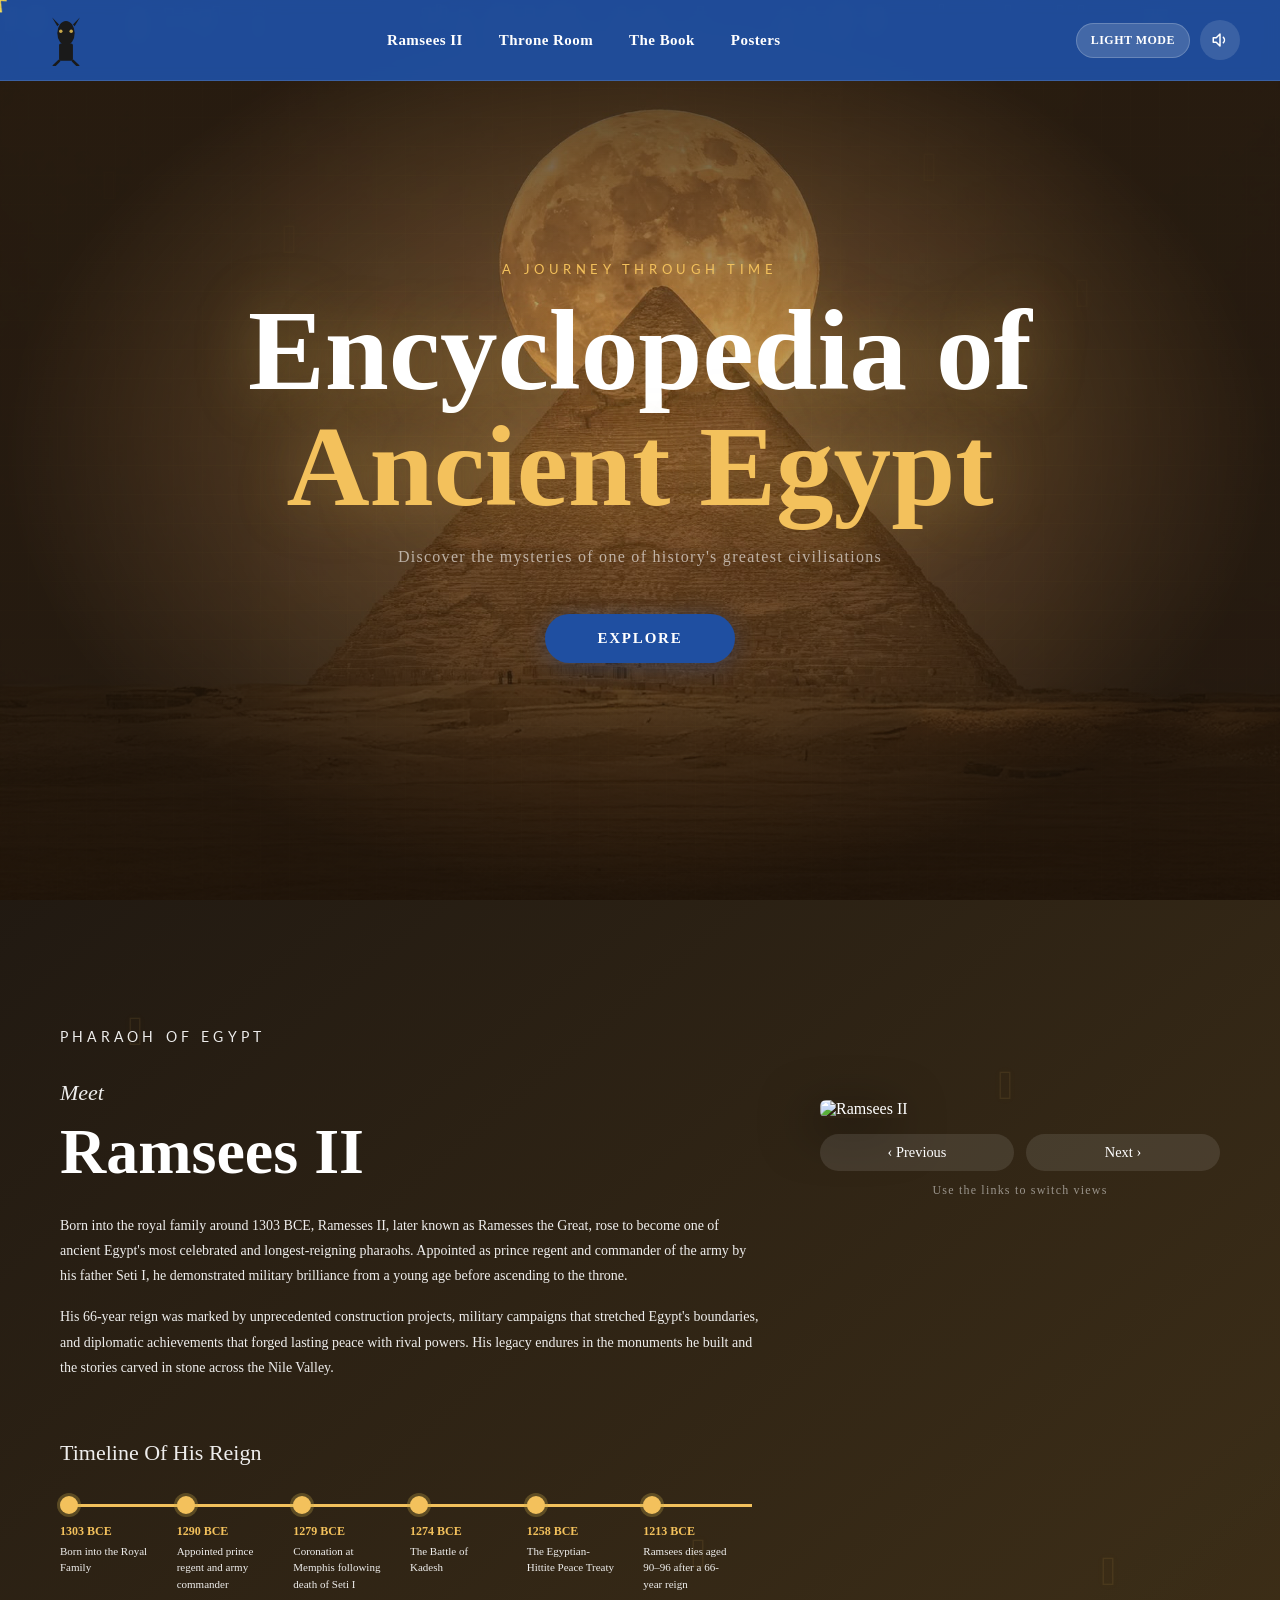
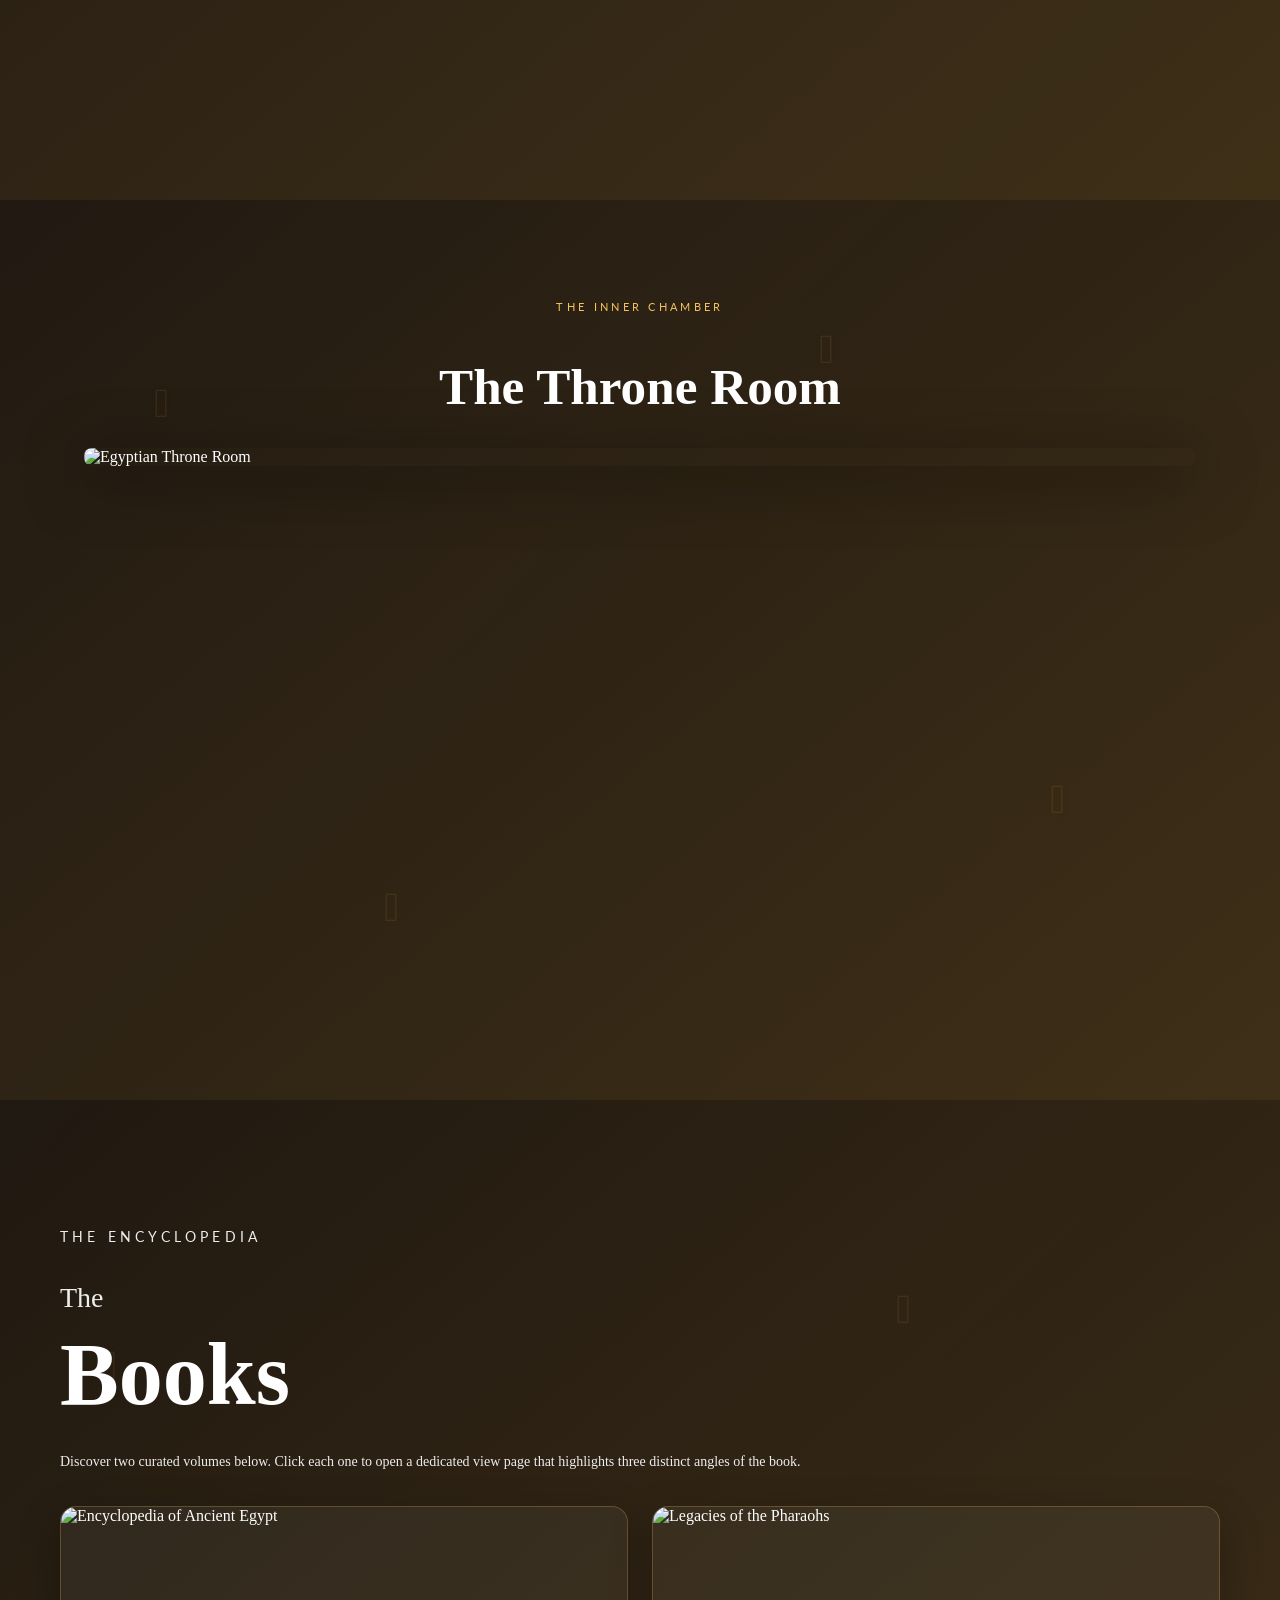
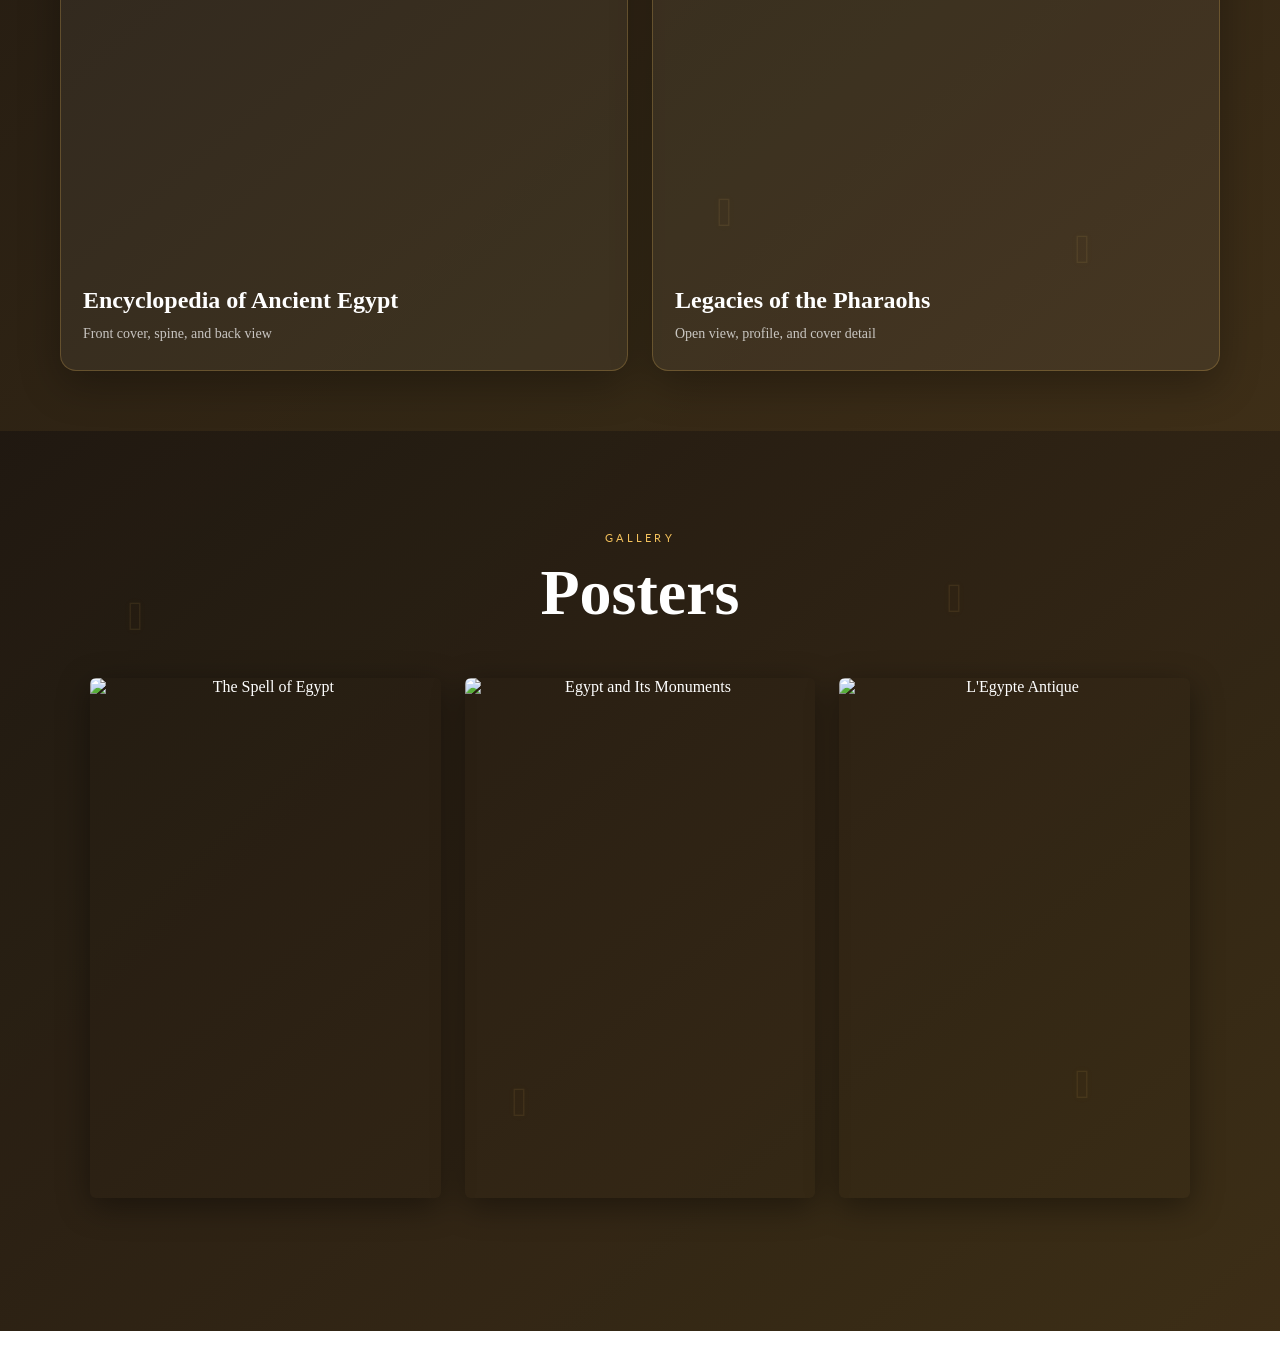
==== commit e4747dbd: "cursor size change" ====
--- a/index.html
+++ b/index.html
@@ -7,6 +7,7 @@
     <link rel="stylesheet" href="main.css" />
   </head>
   <body>
+    
     <!-- NAV -->
     <nav>
       <a href="#landing" class="logo" aria-label="Go to home page">
@@ -54,6 +55,7 @@
         </button>
       </div>
     </nav>
+     <img class="cursor" src="Img/cursor img.png" />
 
     <audio id="backgroundAudio" loop preload="auto" src="audio/house_of_the_dragon_11. The Power of Prophecy_1.mp3"></audio>
 
@@ -184,7 +186,7 @@
         </div>
 
         <div class="ramsees-img-wrap">
-          <img id="ramseesImg" src="img/fRONT VIEW-01.png" alt="Ramsees II" />
+          <img id="ramseesImg" src="img/pharaoh o sedza phanda.png" alt="Ramsees II" />
           <div class="ramsees-img-nav">
             <a
               href="#ramsees"
@@ -223,7 +225,6 @@
           src="img/Throne room-01.png"
           alt="Egyptian Throne Room"
           onclick="openThroneModal()"
-          style="cursor: pointer;"
         />
       </div>
     </section>
@@ -278,13 +279,13 @@
         <h2>Posters</h2>
         <div class="triptych">
           <div class="poster-card" onclick="openPoster(0)">
-            <img src="img/poster 1.jpg" alt="The Spell of Egypt" />
+            <img src="img/poster 3.jpeg" alt="The Spell of Egypt" />
           </div>
           <div class="poster-card" onclick="openPoster(1)">
-            <img src="img/poster 2.jpg" alt="Egypt and Its Monuments" />
+            <img src="img/poster 2.jpeg" alt="Egypt and Its Monuments" />
           </div>
           <div class="poster-card" onclick="openPoster(2)">
-            <img src="img/poster 3.jpg" alt="L'Egypte Antique" />
+            <img src="img/poster 1.jpeg" alt="L'Egypte Antique" />
           </div>
         </div>
       </div>
@@ -292,7 +293,7 @@
 
     <!-- POSTER DETAIL OVERLAY -->
     <div id="poster-detail">
-      <img id="poster-detail-img" src="img/poster 1.jpg" alt="Poster" />
+      <img id="poster-detail-img" src="img/poster 3.jpeg" alt="Poster" />
       <button class="back-btn" onclick="closePoster()">
         ← Back to Posters
       </button>
--- a/main.css
+++ b/main.css
@@ -32,12 +32,12 @@
 
 body[data-theme="light"] {
   --page-bg: linear-gradient(135deg, #fce6a3 0%, #f4bf3a 45%, #c47b14 100%);
-  --nav-bg: #ff8800;
+  --nav-bg: #e44444;
   --section-bg: linear-gradient(
     135deg,
-    rgba(255, 240, 184, 0.98) 0%,
-    rgba(245, 185, 38, 0.94) 55%,
-    rgba(173, 99, 18, 0.97) 100%
+    rgba(255, 255, 255, 0.98) 0%,
+    rgba(255, 255, 255, 0.94) 55%,
+    rgba(255, 255, 255, 0.97) 100%
   );
   --white: #3f2208;
   --text-light: rgba(63, 34, 8, 0.92);
@@ -45,6 +45,47 @@
   --border-soft: rgba(120, 70, 10, 0.32);
   --hiero-color: rgba(140, 88, 18, 0.16);
 }
+.explore-btn[data-theme="light"] {
+  display: inline-block;
+  margin-top: 48px;
+  padding: 16px 52px;
+  background: #e44444;
+  color: #fff;
+  font-family: "Cinzel", serif;
+  font-weight: 600;
+  font-size: 15px;
+  letter-spacing: 0.12em;
+  text-transform: uppercase;
+  text-decoration: none;
+  border-radius: 50px;
+  border: none;
+  cursor: pointer;
+  transition:
+    background 0.3s,
+    transform 0.2s,
+    box-shadow 0.3s;
+  box-shadow: 0 4px 24px #e44444;
+  opacity: 0;
+  animation: fadeUp 1s 1.2s forwards;
+}
+
+body[data-theme="light"] .explore-btn {
+  background: #e44444;
+  box-shadow: 0 4px 24px #e44444;
+}
+
+.cursor {
+  position: fixed;
+  top: 0;
+  left: 0;
+  width: 90px;
+  height: 90px;
+  pointer-events: none;
+  z-index: 99999;
+  object-fit: contain;
+  transform: translate(-50%, -50%);
+  display: block;
+}
 
 html {
   scroll-behavior: smooth;
@@ -55,9 +96,15 @@
   background: var(--page-bg);
   color: var(--white);
   overflow-x: hidden;
+  cursor: none;
   transition:
     background 0.35s ease,
     color 0.35s ease;
+}
+
+body *,
+body *:hover {
+  cursor: none !important;
 }
 
 body[data-theme="light"] p,
@@ -267,14 +314,8 @@
 }
 
 body[data-theme="light"] #landing {
-  background:
-    linear-gradient(
-      135deg,
-      rgba(255, 236, 176, 0.78),
-      rgba(184, 102, 12, 0.78)
-    ),
-    url("Img/pyramid.png") center/cover no-repeat;
-  background-color: #b97816;
+  background: url("Img/Red\ moon\ pyramid.png") center/cover no-repeat;
+  background-color: #1a1209;
 }
 
 .hieroglyph-bg {
